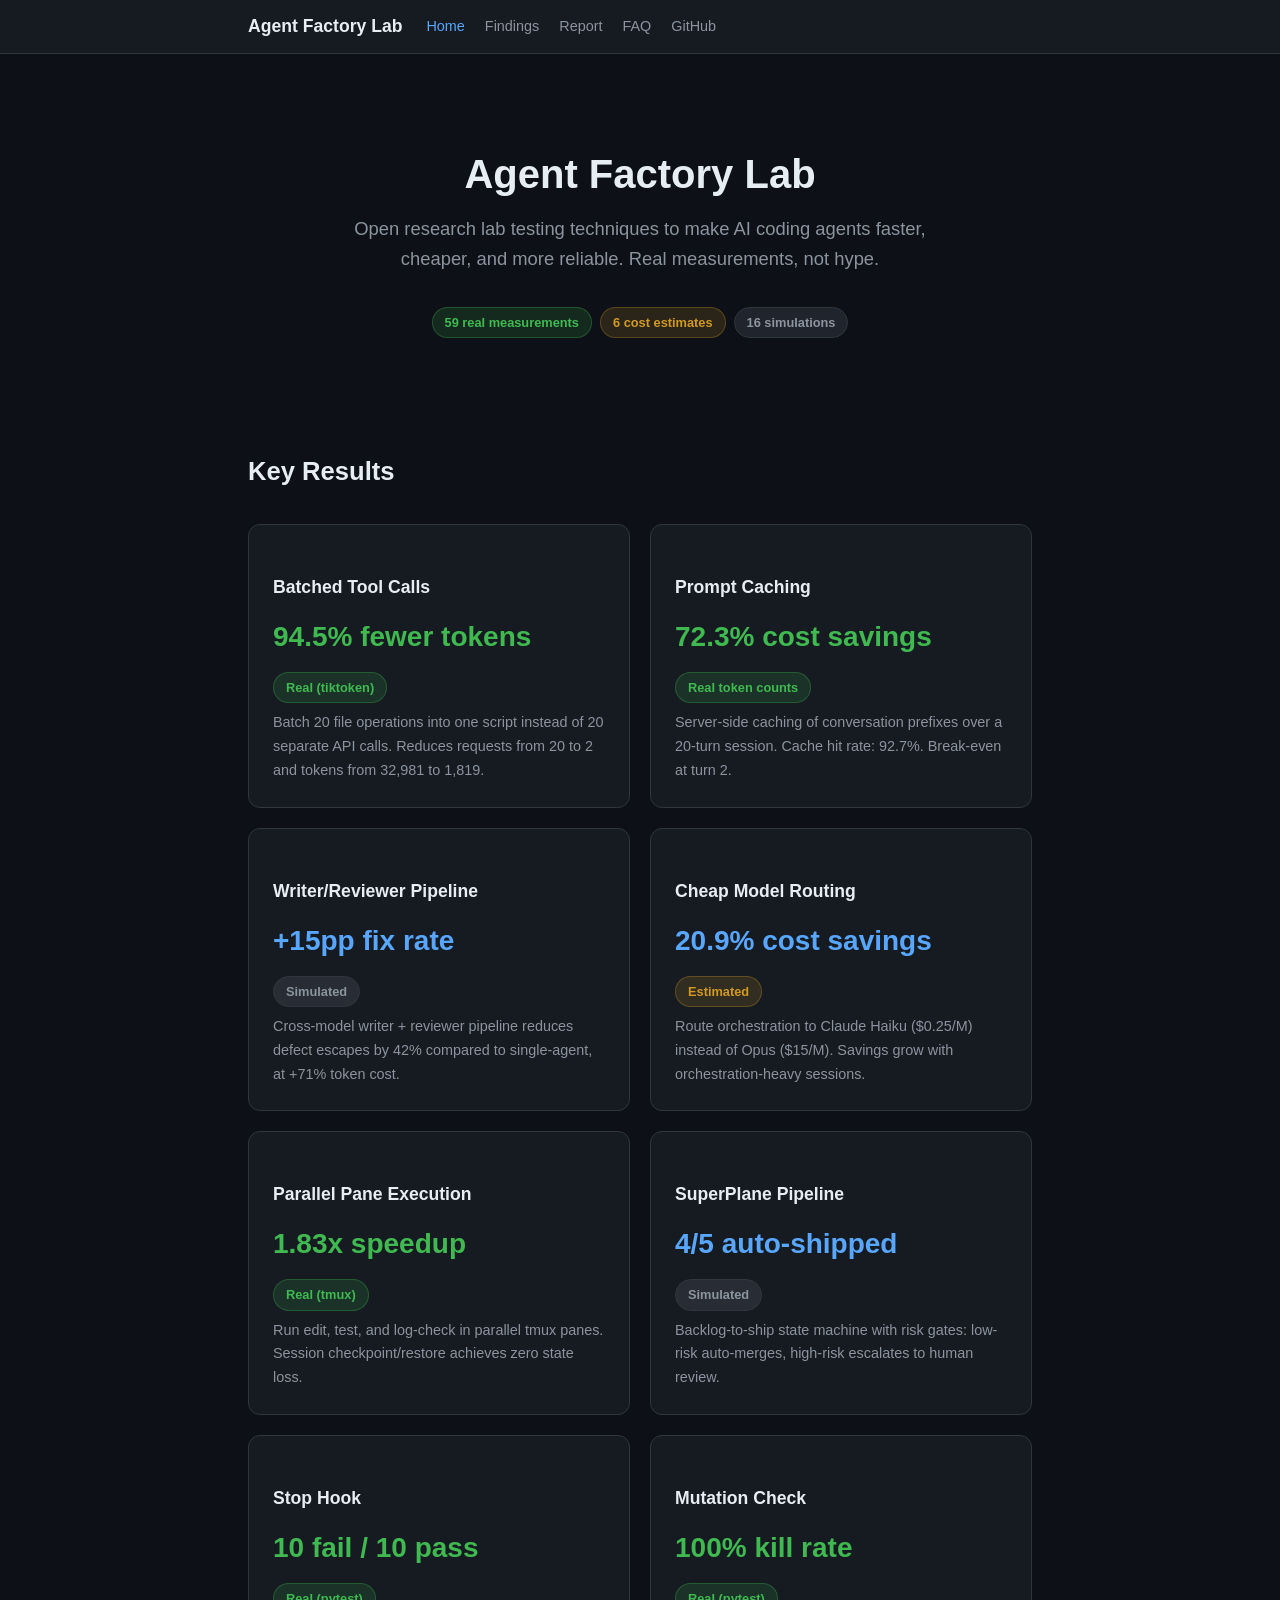
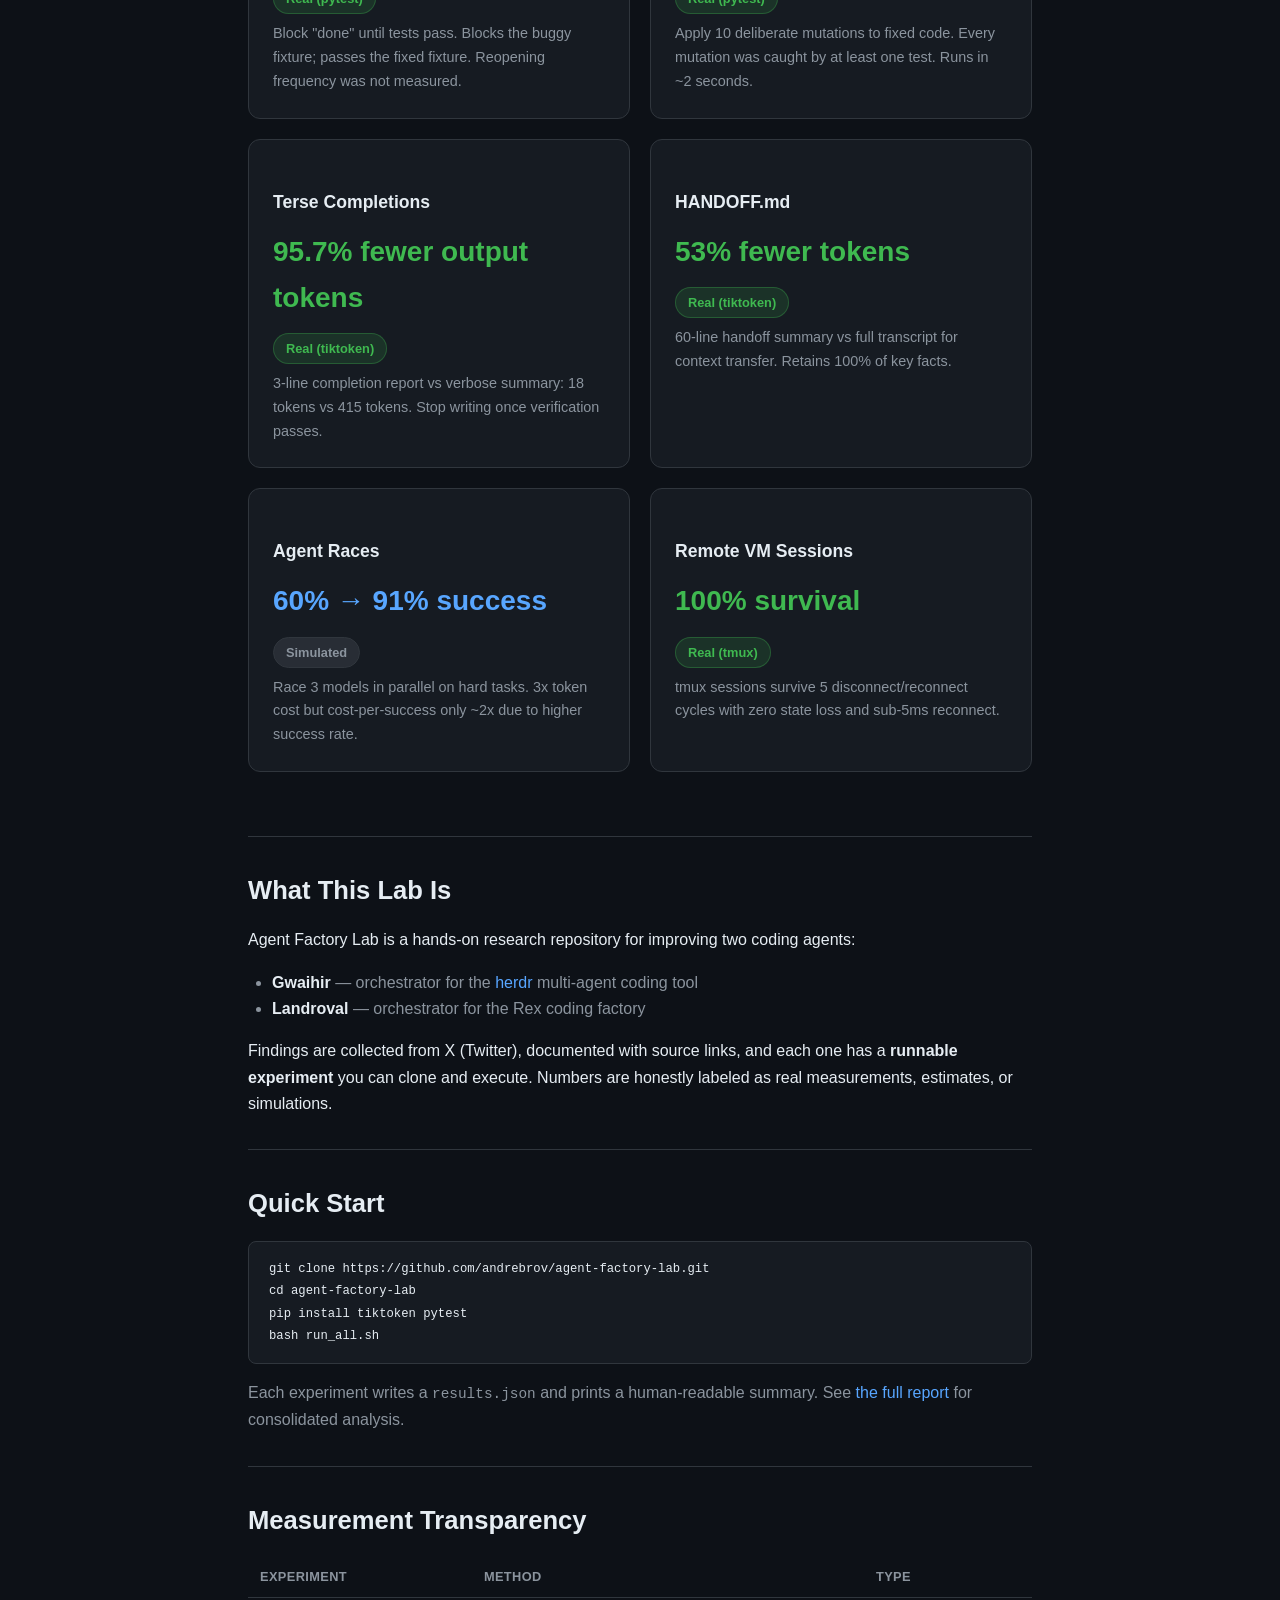
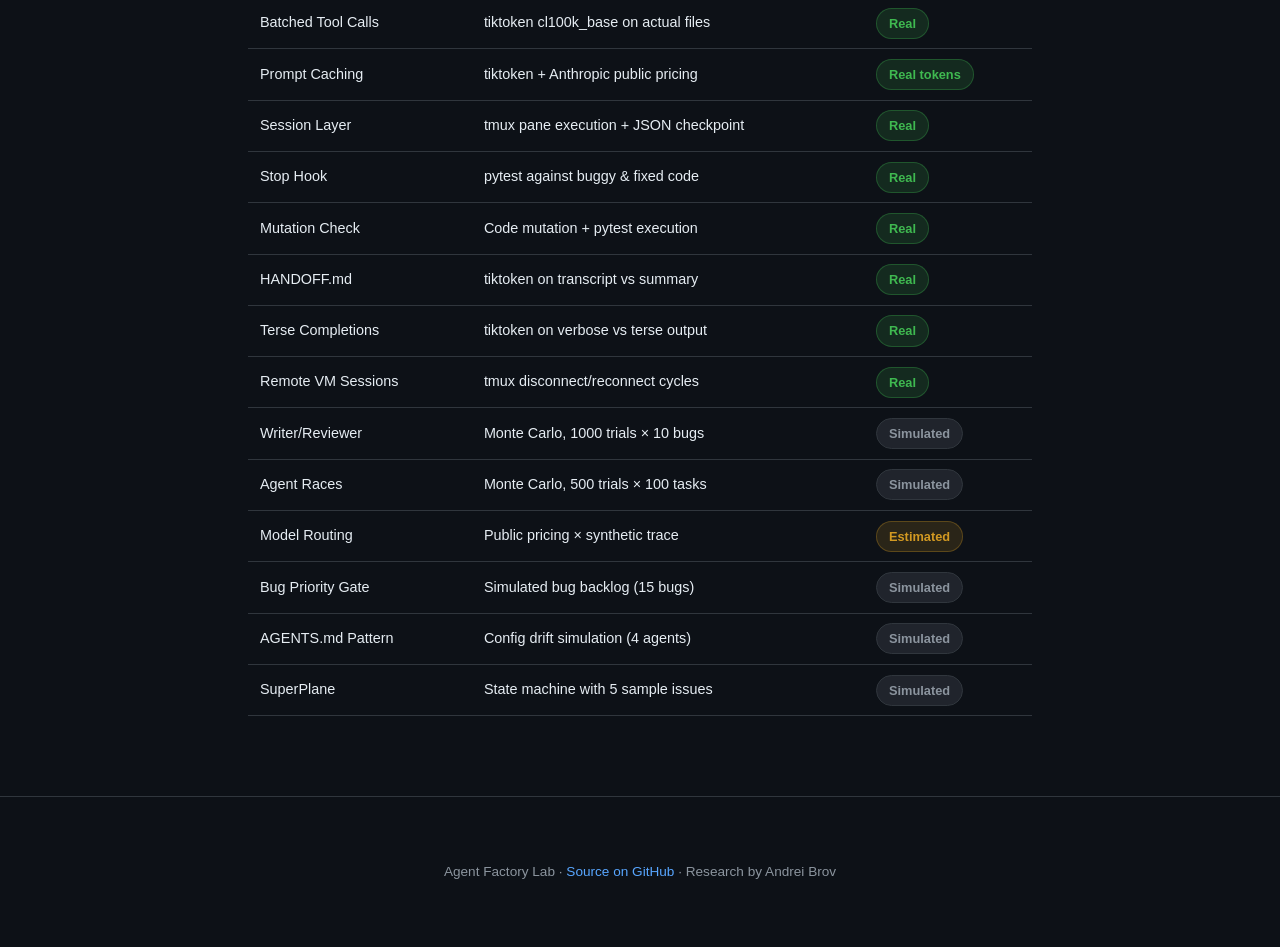
==== docs/index.html @ e2426fb8 "Add Nov 25 digest: tests-must-fail gate, repo map 24-file, clean untrusted 3 new findings with exper" ====
<!DOCTYPE html>
<html lang="en">
<head>
  <meta charset="utf-8">
  <meta name="viewport" content="width=device-width, initial-scale=1">
  <title>Agent Factory Lab — Research for Smarter AI Coding Agents</title>
  <meta name="description" content="Open research lab with 17 experiments on AI coding agent optimization: batched tool calls (94.5% token savings), prompt caching (72% cost reduction), mutation testing (100% kill rate), stop hooks, terse completions (95.7% output savings), agent races, and more. 8 real measurements, not hype.">
  <link rel="canonical" href="https://andrebrov.github.io/agent-factory-lab/">

  <!-- Open Graph -->
  <meta property="og:type" content="website">
  <meta property="og:title" content="Agent Factory Lab — Research for Smarter AI Coding Agents">
  <meta property="og:description" content="Open research lab testing techniques to make AI coding agents faster and cheaper. Real token-count measurements, cost models, and runnable experiments.">
  <meta property="og:url" content="https://andrebrov.github.io/agent-factory-lab/">
  <meta property="og:site_name" content="Agent Factory Lab">

  <!-- Twitter Card -->
  <meta name="twitter:card" content="summary">
  <meta name="twitter:title" content="Agent Factory Lab — Research for Smarter AI Coding Agents">
  <meta name="twitter:description" content="Open research lab: batched tool calls cut tokens 94.5%, prompt caching saves 72%, writer/reviewer pipelines reduce defect escapes 42%. Real measurements.">

  <link rel="stylesheet" href="style.css">

  <!-- JSON-LD: TechArticle -->
  <script type="application/ld+json">
  {
    "@context": "https://schema.org",
    "@type": "TechArticle",
    "headline": "Agent Factory Lab — Research for Smarter AI Coding Agents",
    "description": "Open research lab testing techniques to improve AI coding agents: batched tool calling, prompt caching, writer/reviewer pipelines, cheap-model routing, session persistence, and backlog-to-ship automation.",
    "url": "https://andrebrov.github.io/agent-factory-lab/",
    "author": {
      "@type": "Person",
      "name": "Andrei Brov",
      "url": "https://github.com/andrebrov"
    },
    "datePublished": "2026-11-04",
    "keywords": ["AI coding agents", "LLM optimization", "token reduction", "prompt caching", "multi-agent pipeline", "Gwaihir", "Landroval", "herdr", "Rex"],
    "about": [
      {"@type": "Thing", "name": "AI coding agent optimization"},
      {"@type": "Thing", "name": "LLM token cost reduction"},
      {"@type": "Thing", "name": "Multi-agent code review pipeline"}
    ]
  }
  </script>

  <!-- JSON-LD: Dataset -->
  <script type="application/ld+json">
  {
    "@context": "https://schema.org",
    "@type": "Dataset",
    "name": "Agent Factory Lab Experiment Data",
    "description": "Experiment results measuring AI coding agent optimization techniques: token counts via tiktoken, cost models from public API pricing, Monte Carlo simulations of multi-agent pipelines, and real tmux-based execution benchmarks.",
    "url": "https://andrebrov.github.io/agent-factory-lab/",
    "license": "https://opensource.org/licenses/MIT",
    "creator": {
      "@type": "Person",
      "name": "Andrei Brov"
    },
    "distribution": {
      "@type": "DataDownload",
      "encodingFormat": "application/json",
      "contentUrl": "https://github.com/andrebrov/agent-factory-lab"
    },
    "measurementTechnique": [
      "tiktoken cl100k_base token counting",
      "Monte Carlo simulation (1000 trials × 10 bugs)",
      "Public API pricing models",
      "Real tmux pane execution timing"
    ]
  }
  </script>
</head>
<body>

<nav>
  <div class="container">
    <a href="./" class="logo">Agent Factory Lab</a>
    <div class="links">
      <a href="./" class="active">Home</a>
      <a href="findings.html">Findings</a>
      <a href="report.html">Report</a>
      <a href="faq.html">FAQ</a>
      <a href="https://github.com/andrebrov/agent-factory-lab">GitHub</a>
    </div>
  </div>
</nav>

<main class="container">

  <div class="hero">
    <h1>Agent Factory Lab</h1>
    <p class="subtitle">Open research lab testing techniques to make AI coding agents faster, cheaper, and more reliable. Real measurements, not hype.</p>
    <div class="badges">
      <span class="badge badge--real">59 real measurements</span>
      <span class="badge badge--estimated">6 cost estimates</span>
      <span class="badge badge--simulated">16 simulations</span>
    </div>
  </div>

  <section>
    <h2>Key Results</h2>
    <div class="card-grid">
      <div class="card">
        <h3>Batched Tool Calls</h3>
        <div class="metric">94.5% fewer tokens</div>
        <p><span class="badge badge--real">Real (tiktoken)</span></p>
        <p class="mt-1">Batch 20 file operations into one script instead of 20 separate API calls. Reduces requests from 20 to 2 and tokens from 32,981 to 1,819.</p>
      </div>
      <div class="card">
        <h3>Prompt Caching</h3>
        <div class="metric">72.3% cost savings</div>
        <p><span class="badge badge--real">Real token counts</span></p>
        <p class="mt-1">Server-side caching of conversation prefixes over a 20-turn session. Cache hit rate: 92.7%. Break-even at turn 2.</p>
      </div>
      <div class="card">
        <h3>Writer/Reviewer Pipeline</h3>
        <div class="metric metric--accent">+15pp fix rate</div>
        <p><span class="badge badge--simulated">Simulated</span></p>
        <p class="mt-1">Cross-model writer + reviewer pipeline reduces defect escapes by 42% compared to single-agent, at +71% token cost.</p>
      </div>
      <div class="card">
        <h3>Cheap Model Routing</h3>
        <div class="metric metric--accent">20.9% cost savings</div>
        <p><span class="badge badge--estimated">Estimated</span></p>
        <p class="mt-1">Route orchestration to Claude Haiku ($0.25/M) instead of Opus ($15/M). Savings grow with orchestration-heavy sessions.</p>
      </div>
      <div class="card">
        <h3>Parallel Pane Execution</h3>
        <div class="metric">1.83x speedup</div>
        <p><span class="badge badge--real">Real (tmux)</span></p>
        <p class="mt-1">Run edit, test, and log-check in parallel tmux panes. Session checkpoint/restore achieves zero state loss.</p>
      </div>
      <div class="card">
        <h3>SuperPlane Pipeline</h3>
        <div class="metric metric--accent">4/5 auto-shipped</div>
        <p><span class="badge badge--simulated">Simulated</span></p>
        <p class="mt-1">Backlog-to-ship state machine with risk gates: low-risk auto-merges, high-risk escalates to human review.</p>
      </div>
      <div class="card">
        <h3>Stop Hook</h3>
        <div class="metric">10 fail / 10 pass</div>
        <p><span class="badge badge--real">Real (pytest)</span></p>
        <p class="mt-1">Block "done" until tests pass. Blocks the buggy fixture; passes the fixed fixture. Reopening frequency was not measured.</p>
      </div>
      <div class="card">
        <h3>Mutation Check</h3>
        <div class="metric">100% kill rate</div>
        <p><span class="badge badge--real">Real (pytest)</span></p>
        <p class="mt-1">Apply 10 deliberate mutations to fixed code. Every mutation was caught by at least one test. Runs in ~2 seconds.</p>
      </div>
      <div class="card">
        <h3>Terse Completions</h3>
        <div class="metric">95.7% fewer output tokens</div>
        <p><span class="badge badge--real">Real (tiktoken)</span></p>
        <p class="mt-1">3-line completion report vs verbose summary: 18 tokens vs 415 tokens. Stop writing once verification passes.</p>
      </div>
      <div class="card">
        <h3>HANDOFF.md</h3>
        <div class="metric">53% fewer tokens</div>
        <p><span class="badge badge--real">Real (tiktoken)</span></p>
        <p class="mt-1">60-line handoff summary vs full transcript for context transfer. Retains 100% of key facts.</p>
      </div>
      <div class="card">
        <h3>Agent Races</h3>
        <div class="metric metric--accent">60% → 91% success</div>
        <p><span class="badge badge--simulated">Simulated</span></p>
        <p class="mt-1">Race 3 models in parallel on hard tasks. 3x token cost but cost-per-success only ~2x due to higher success rate.</p>
      </div>
      <div class="card">
        <h3>Remote VM Sessions</h3>
        <div class="metric">100% survival</div>
        <p><span class="badge badge--real">Real (tmux)</span></p>
        <p class="mt-1">tmux sessions survive 5 disconnect/reconnect cycles with zero state loss and sub-5ms reconnect.</p>
      </div>
    </div>
  </section>

  <section>
    <h2>What This Lab Is</h2>
    <p>Agent Factory Lab is a hands-on research repository for improving two coding agents:</p>
    <ul style="margin: 1rem 0 1rem 1.5rem; color: var(--text-muted);">
      <li><strong style="color:var(--text)">Gwaihir</strong> — orchestrator for the <a href="https://herdr.dev">herdr</a> multi-agent coding tool</li>
      <li><strong style="color:var(--text)">Landroval</strong> — orchestrator for the Rex coding factory</li>
    </ul>
    <p>Findings are collected from X (Twitter), documented with source links, and each one has a <strong>runnable experiment</strong> you can clone and execute. Numbers are honestly labeled as real measurements, estimates, or simulations.</p>
  </section>

  <section>
    <h2>Quick Start</h2>
    <pre><code>git clone https://github.com/andrebrov/agent-factory-lab.git
cd agent-factory-lab
pip install tiktoken pytest
bash run_all.sh</code></pre>
    <p class="text-muted mt-1">Each experiment writes a <code>results.json</code> and prints a human-readable summary. See <a href="report.html">the full report</a> for consolidated analysis.</p>
  </section>

  <section>
    <h2>Measurement Transparency</h2>
    <table>
      <thead>
        <tr><th>Experiment</th><th>Method</th><th>Type</th></tr>
      </thead>
      <tbody>
        <tr><td>Batched Tool Calls</td><td>tiktoken cl100k_base on actual files</td><td><span class="badge badge--real">Real</span></td></tr>
        <tr><td>Prompt Caching</td><td>tiktoken + Anthropic public pricing</td><td><span class="badge badge--real">Real tokens</span></td></tr>
        <tr><td>Session Layer</td><td>tmux pane execution + JSON checkpoint</td><td><span class="badge badge--real">Real</span></td></tr>
        <tr><td>Stop Hook</td><td>pytest against buggy &amp; fixed code</td><td><span class="badge badge--real">Real</span></td></tr>
        <tr><td>Mutation Check</td><td>Code mutation + pytest execution</td><td><span class="badge badge--real">Real</span></td></tr>
        <tr><td>HANDOFF.md</td><td>tiktoken on transcript vs summary</td><td><span class="badge badge--real">Real</span></td></tr>
        <tr><td>Terse Completions</td><td>tiktoken on verbose vs terse output</td><td><span class="badge badge--real">Real</span></td></tr>
        <tr><td>Remote VM Sessions</td><td>tmux disconnect/reconnect cycles</td><td><span class="badge badge--real">Real</span></td></tr>
        <tr><td>Writer/Reviewer</td><td>Monte Carlo, 1000 trials × 10 bugs</td><td><span class="badge badge--simulated">Simulated</span></td></tr>
        <tr><td>Agent Races</td><td>Monte Carlo, 500 trials × 100 tasks</td><td><span class="badge badge--simulated">Simulated</span></td></tr>
        <tr><td>Model Routing</td><td>Public pricing × synthetic trace</td><td><span class="badge badge--estimated">Estimated</span></td></tr>
        <tr><td>Bug Priority Gate</td><td>Simulated bug backlog (15 bugs)</td><td><span class="badge badge--simulated">Simulated</span></td></tr>
        <tr><td>AGENTS.md Pattern</td><td>Config drift simulation (4 agents)</td><td><span class="badge badge--simulated">Simulated</span></td></tr>
        <tr><td>SuperPlane</td><td>State machine with 5 sample issues</td><td><span class="badge badge--simulated">Simulated</span></td></tr>
      </tbody>
    </table>
  </section>

</main>

<footer>
  <div class="container">
    <p>Agent Factory Lab &middot; <a href="https://github.com/andrebrov/agent-factory-lab">Source on GitHub</a> &middot; Research by Andrei Brov</p>
  </div>
</footer>

</body>
</html>
---- docs/style.css ----
:root {
  --bg: #0d1117;
  --surface: #161b22;
  --border: #30363d;
  --text: #e6edf3;
  --text-muted: #8b949e;
  --accent: #58a6ff;
  --accent-hover: #79c0ff;
  --green: #3fb950;
  --yellow: #d29922;
  --red: #f85149;
  --font-sans: -apple-system, BlinkMacSystemFont, 'Segoe UI', Helvetica, Arial, sans-serif;
  --font-mono: ui-monospace, SFMono-Regular, 'SF Mono', Menlo, Consolas, monospace;
  --max-w: 52rem;
}

*, *::before, *::after { box-sizing: border-box; margin: 0; padding: 0; }

html { font-size: 16px; scroll-behavior: smooth; }

body {
  font-family: var(--font-sans);
  background: var(--bg);
  color: var(--text);
  line-height: 1.65;
  -webkit-font-smoothing: antialiased;
}

a { color: var(--accent); text-decoration: none; }
a:hover { color: var(--accent-hover); text-decoration: underline; }

/* Layout */
.container { max-width: var(--max-w); margin: 0 auto; padding: 2rem 1.5rem; }

/* Nav */
nav {
  background: var(--surface);
  border-bottom: 1px solid var(--border);
  position: sticky;
  top: 0;
  z-index: 100;
}
nav .container {
  display: flex;
  align-items: center;
  gap: 1.5rem;
  padding-top: 0.75rem;
  padding-bottom: 0.75rem;
}
nav .logo {
  font-weight: 700;
  font-size: 1.1rem;
  color: var(--text);
  white-space: nowrap;
}
nav .links { display: flex; gap: 1.25rem; flex-wrap: wrap; }
nav .links a { color: var(--text-muted); font-size: 0.9rem; }
nav .links a:hover, nav .links a.active { color: var(--accent); }

/* Hero */
.hero {
  padding: 4rem 0 3rem;
  text-align: center;
}
.hero h1 { font-size: 2.5rem; line-height: 1.2; margin-bottom: 1rem; }
.hero .subtitle {
  font-size: 1.15rem;
  color: var(--text-muted);
  max-width: 36rem;
  margin: 0 auto 2rem;
}

/* Badges */
.badges { display: flex; gap: 0.5rem; justify-content: center; flex-wrap: wrap; margin-bottom: 2rem; }
.badge {
  display: inline-block;
  padding: 0.25rem 0.75rem;
  border-radius: 999px;
  font-size: 0.8rem;
  font-weight: 600;
  border: 1px solid var(--border);
}
.badge--real { background: rgba(63,185,80,0.15); color: var(--green); border-color: rgba(63,185,80,0.3); }
.badge--estimated { background: rgba(210,153,34,0.15); color: var(--yellow); border-color: rgba(210,153,34,0.3); }
.badge--simulated { background: rgba(139,148,158,0.15); color: var(--text-muted); border-color: var(--border); }

/* Cards */
.card-grid { display: grid; grid-template-columns: repeat(auto-fill, minmax(20rem, 1fr)); gap: 1.25rem; margin: 2rem 0; }
.card {
  background: var(--surface);
  border: 1px solid var(--border);
  border-radius: 0.75rem;
  padding: 1.5rem;
  transition: border-color 0.15s;
}
.card:hover { border-color: var(--accent); }
.card h3 { font-size: 1.1rem; margin-bottom: 0.5rem; }
.card .metric { font-size: 1.75rem; font-weight: 700; color: var(--green); margin: 0.75rem 0; }
.card .metric--accent { color: var(--accent); }
.card p { color: var(--text-muted); font-size: 0.9rem; }

/* Sections */
section { padding: 2rem 0; }
section + section { border-top: 1px solid var(--border); }
h2 { font-size: 1.6rem; margin-bottom: 1rem; }
h3 { font-size: 1.2rem; margin: 1.5rem 0 0.75rem; }

/* Tables */
table { width: 100%; border-collapse: collapse; margin: 1rem 0; font-size: 0.9rem; }
th, td { padding: 0.6rem 0.75rem; text-align: left; border-bottom: 1px solid var(--border); }
th { color: var(--text-muted); font-weight: 600; font-size: 0.8rem; text-transform: uppercase; letter-spacing: 0.03em; }
td code { font-family: var(--font-mono); font-size: 0.85em; background: rgba(110,118,129,0.15); padding: 0.15em 0.35em; border-radius: 0.25rem; }

/* FAQ */
.faq-item { margin: 1.5rem 0; }
.faq-item h3 { color: var(--accent); font-size: 1.05rem; margin-bottom: 0.4rem; }
.faq-item p { color: var(--text-muted); }

/* Code */
pre {
  background: var(--surface);
  border: 1px solid var(--border);
  border-radius: 0.5rem;
  padding: 1rem 1.25rem;
  overflow-x: auto;
  font-family: var(--font-mono);
  font-size: 0.85rem;
  margin: 1rem 0;
}
code { font-family: var(--font-mono); font-size: 0.9em; }

/* Footer */
footer {
  border-top: 1px solid var(--border);
  padding: 2rem 0;
  text-align: center;
  color: var(--text-muted);
  font-size: 0.85rem;
}

/* Utilities */
.text-muted { color: var(--text-muted); }
.text-green { color: var(--green); }
.text-yellow { color: var(--yellow); }
.mt-1 { margin-top: 0.5rem; }
.mt-2 { margin-top: 1rem; }
.mb-2 { margin-bottom: 1rem; }

@media (max-width: 640px) {
  .hero h1 { font-size: 1.75rem; }
  .card-grid { grid-template-columns: 1fr; }
  nav .container { flex-wrap: wrap; }
}
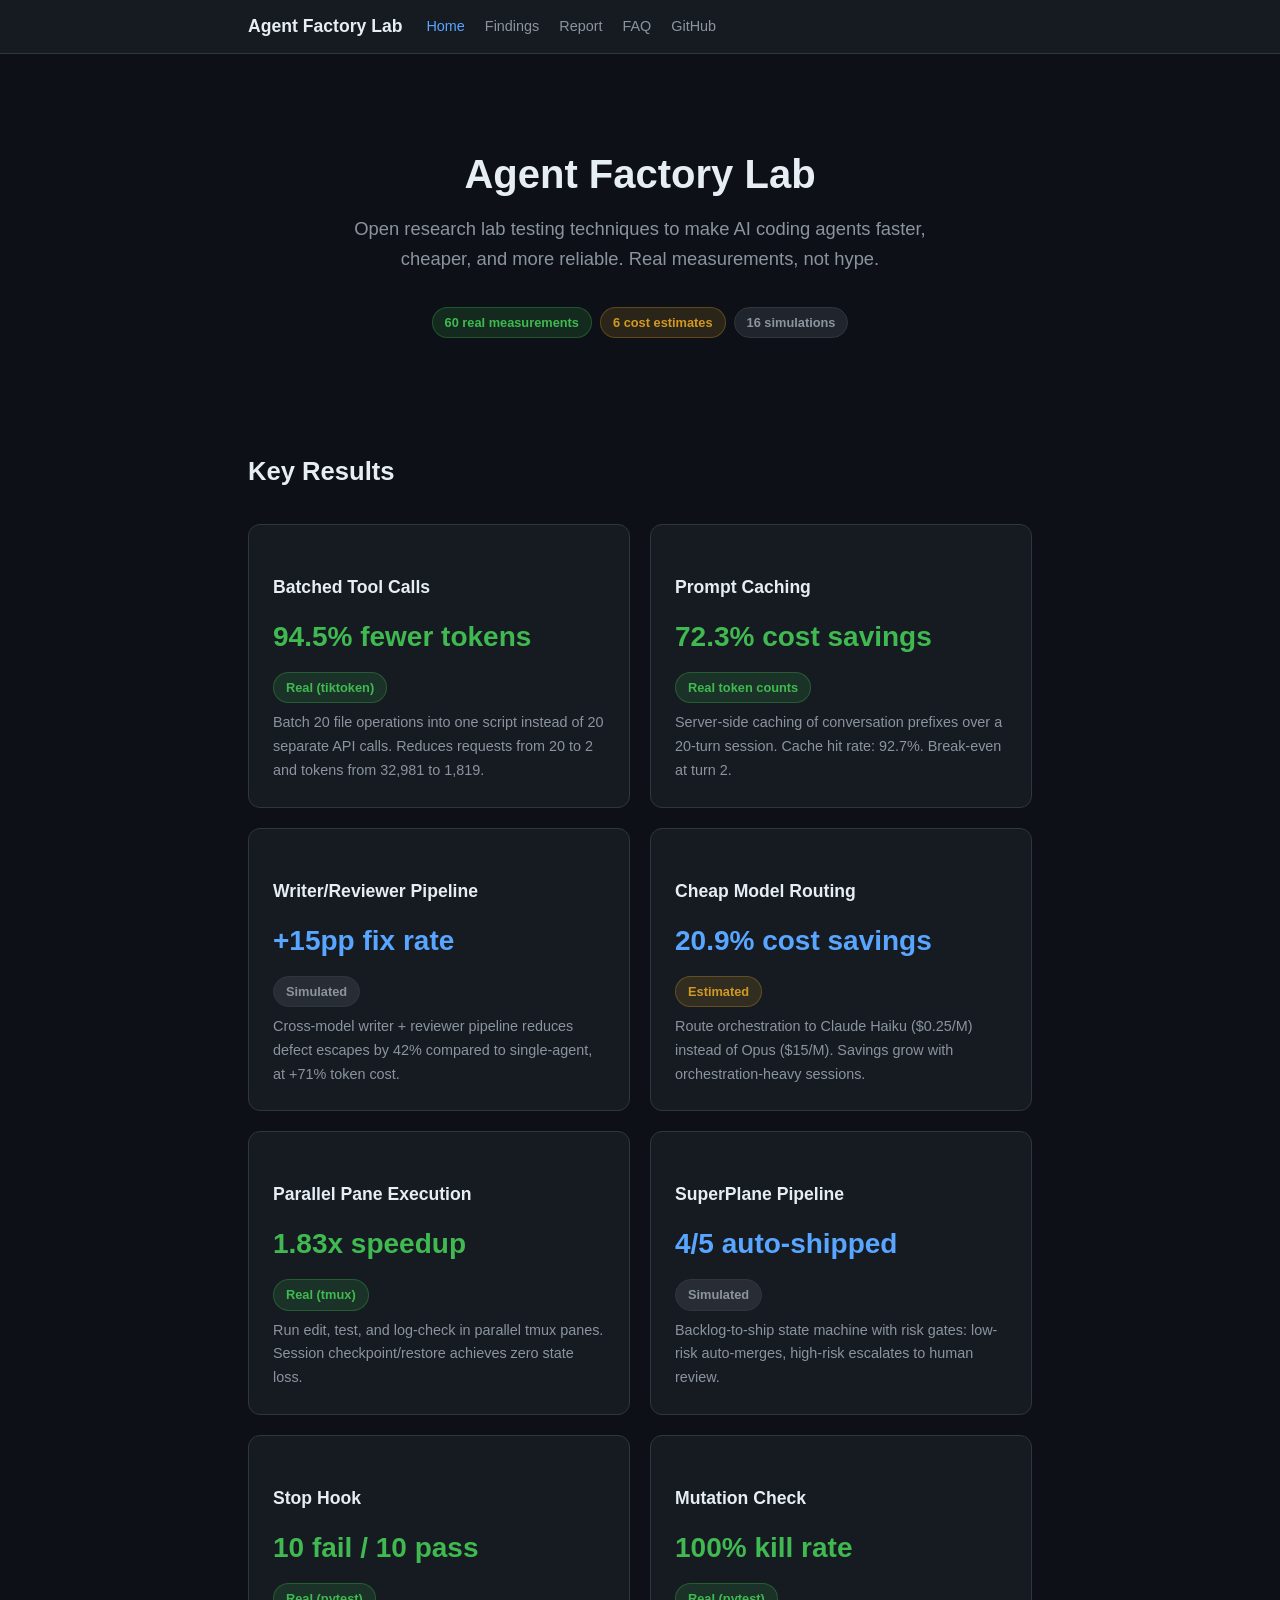
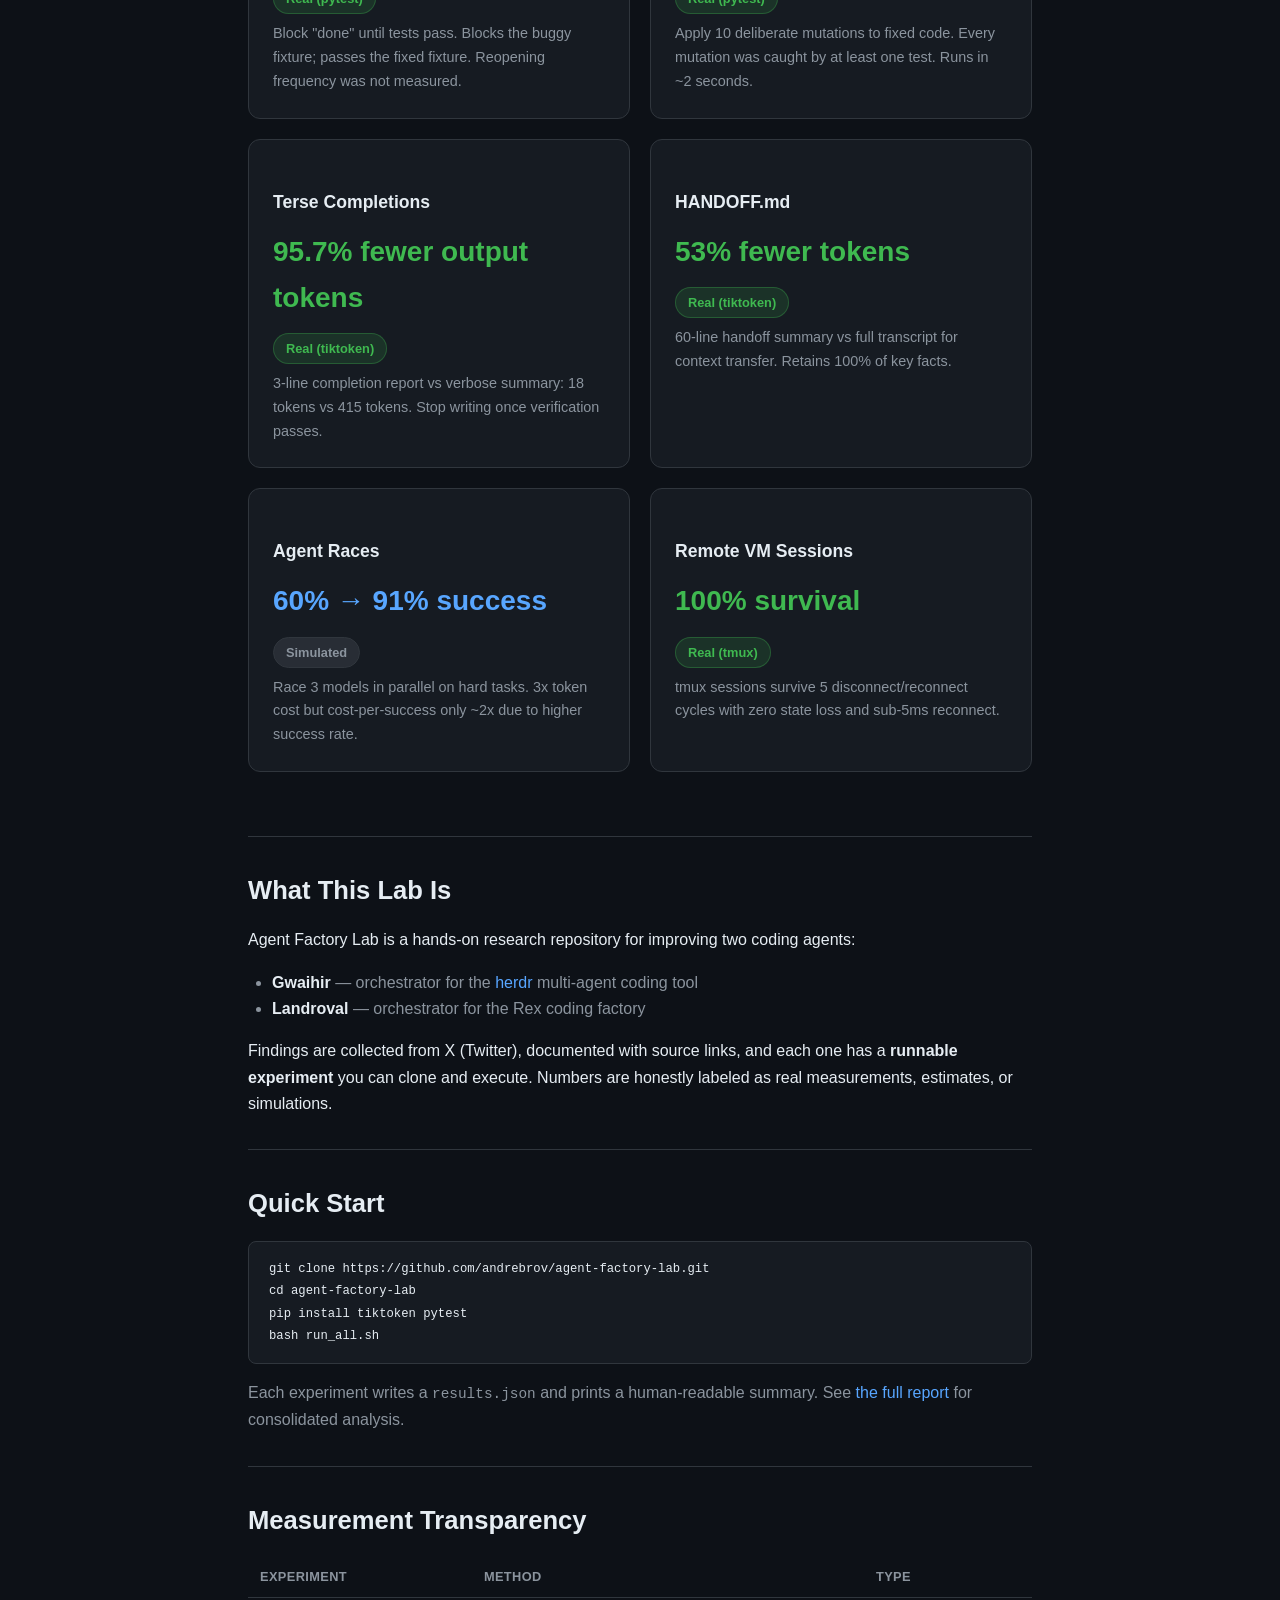
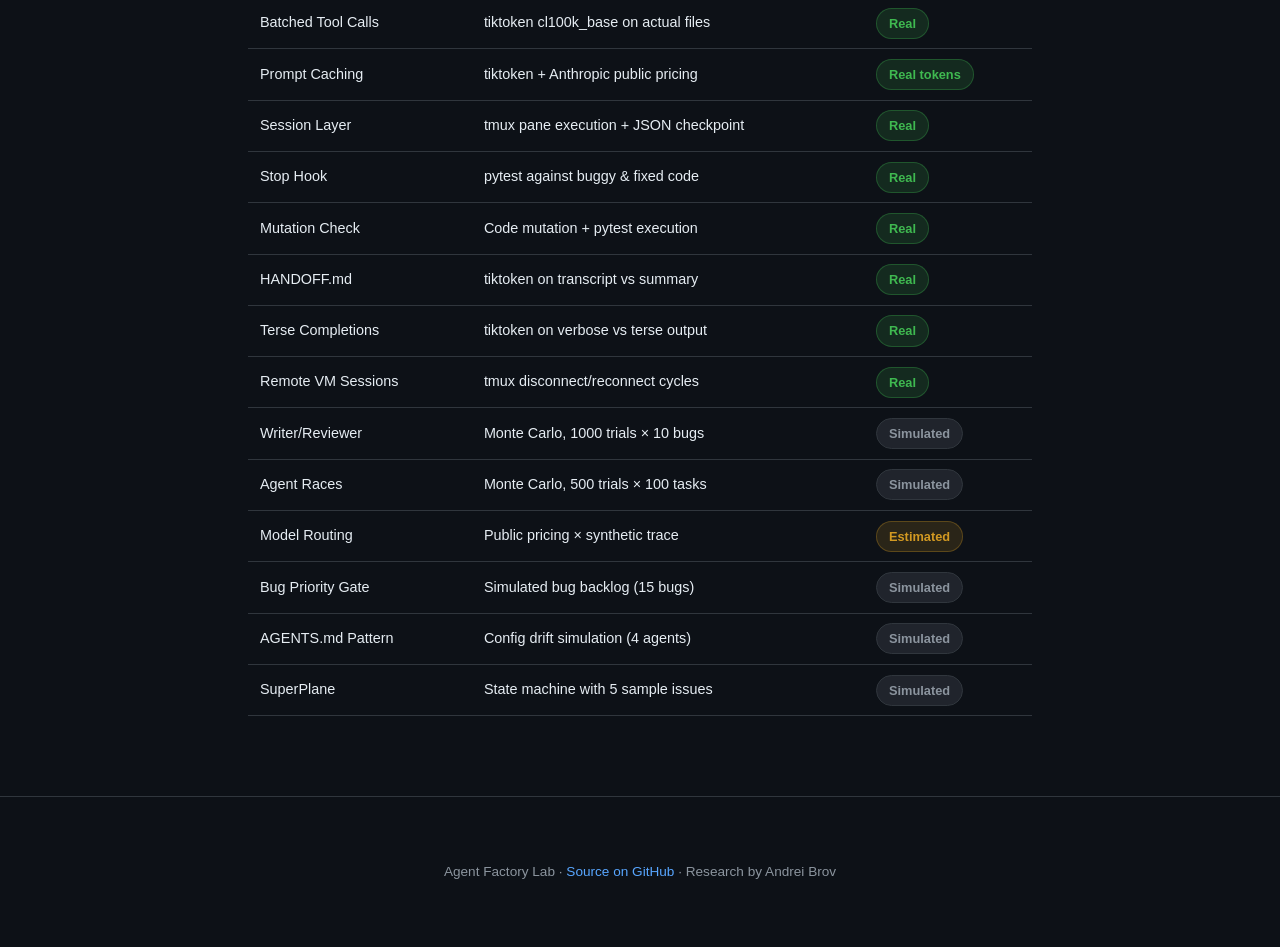
==== commit 0466c671: "Add Nov 26 digest: Rex restart (not run), cache policy, Modern Web Guidance 3 findings (Nov 26 daily" ====
--- a/docs/index.html
+++ b/docs/index.html
@@ -92,7 +92,7 @@
     <h1>Agent Factory Lab</h1>
     <p class="subtitle">Open research lab testing techniques to make AI coding agents faster, cheaper, and more reliable. Real measurements, not hype.</p>
     <div class="badges">
-      <span class="badge badge--real">59 real measurements</span>
+      <span class="badge badge--real">60 real measurements</span>
       <span class="badge badge--estimated">6 cost estimates</span>
       <span class="badge badge--simulated">16 simulations</span>
     </div>
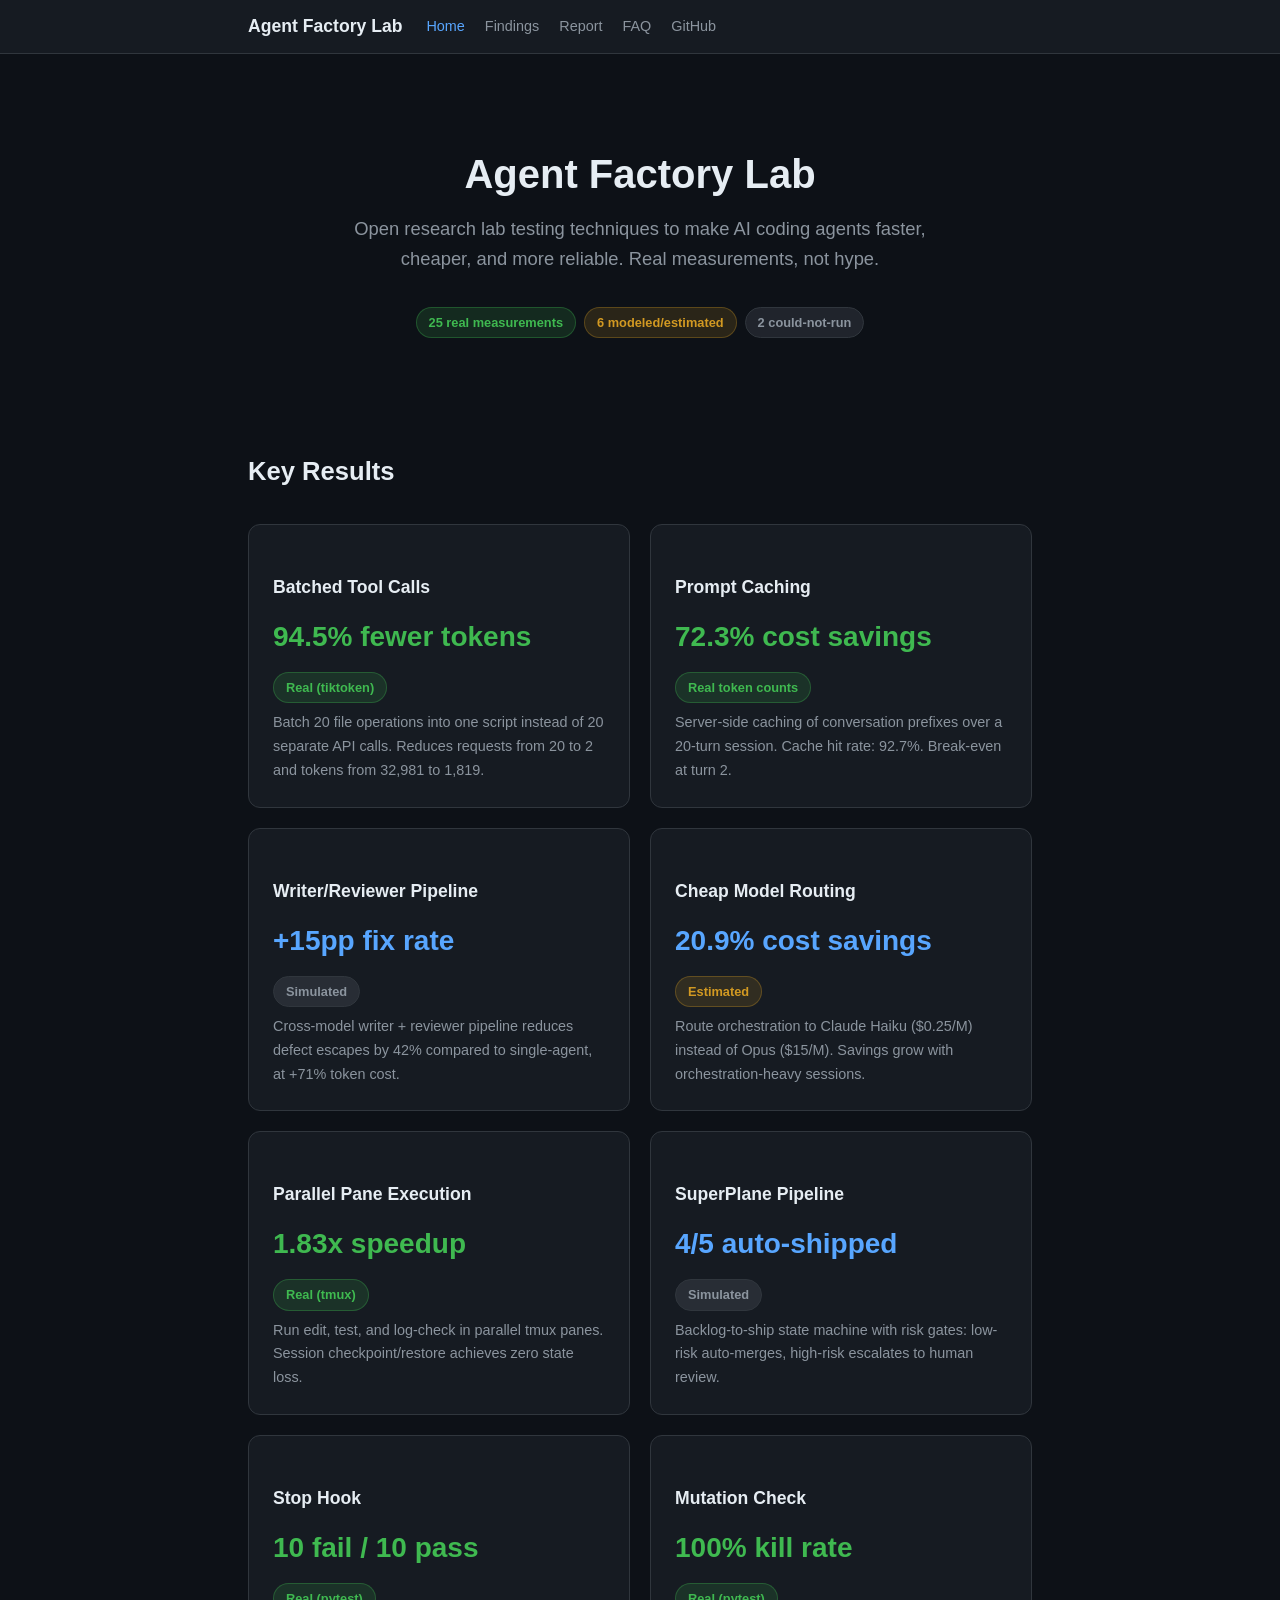
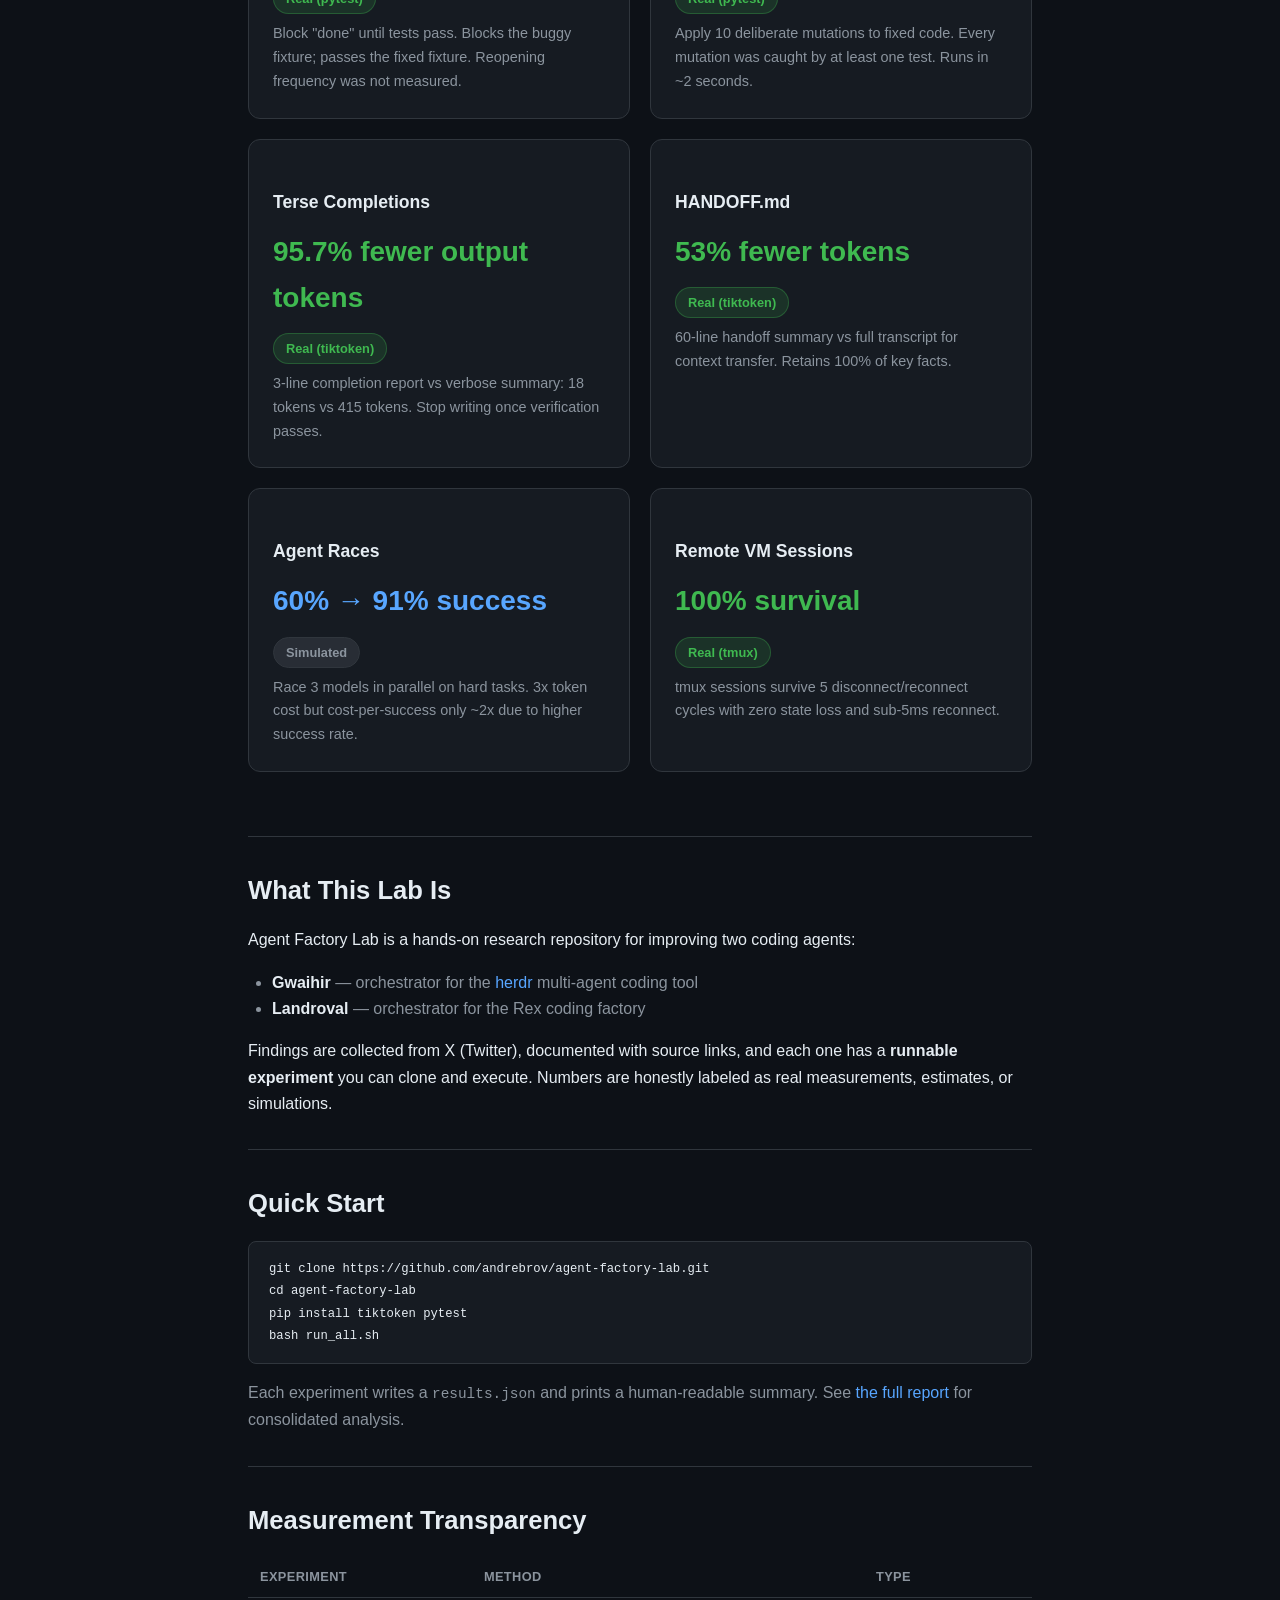
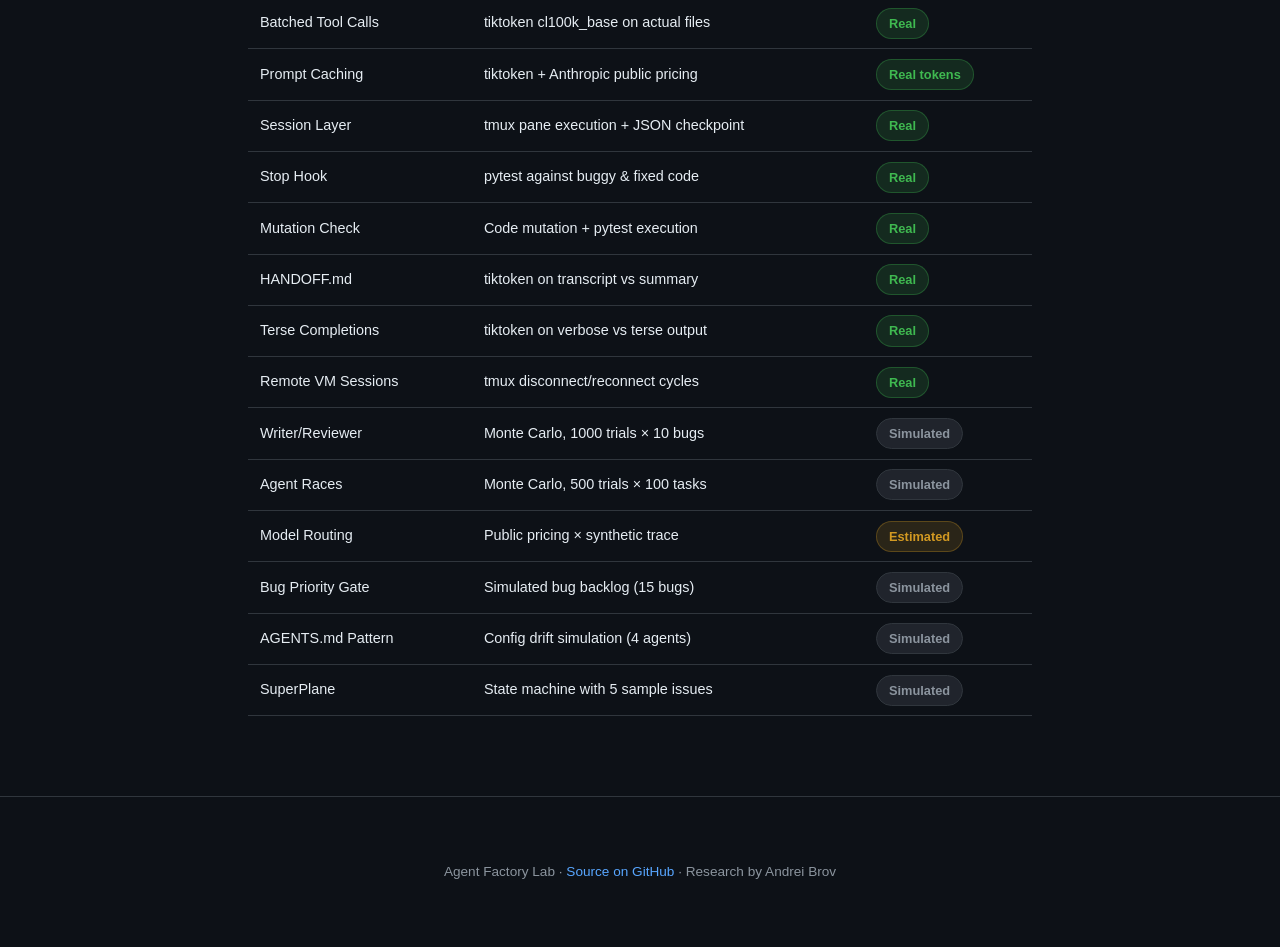
==== commit ca4c22cc: "Fix stale docs: regenerate report.html from REPORT.md, add build script The docs/ HTML files were la" ====
--- a/docs/index.html
+++ b/docs/index.html
@@ -4,7 +4,7 @@
   <meta charset="utf-8">
   <meta name="viewport" content="width=device-width, initial-scale=1">
   <title>Agent Factory Lab — Research for Smarter AI Coding Agents</title>
-  <meta name="description" content="Open research lab with 17 experiments on AI coding agent optimization: batched tool calls (94.5% token savings), prompt caching (72% cost reduction), mutation testing (100% kill rate), stop hooks, terse completions (95.7% output savings), agent races, and more. 8 real measurements, not hype.">
+  <meta name="description" content="Open research lab with 85 experiments on AI coding agent optimization: batched tool calls (94.5% token savings), prompt caching (72% cost reduction), mutation testing (100% kill rate), stop hooks, terse completions (95.7% output savings), agent races, and more. 25 real measurements, not hype.">
   <link rel="canonical" href="https://andrebrov.github.io/agent-factory-lab/">
 
   <!-- Open Graph -->
@@ -92,9 +92,9 @@
     <h1>Agent Factory Lab</h1>
     <p class="subtitle">Open research lab testing techniques to make AI coding agents faster, cheaper, and more reliable. Real measurements, not hype.</p>
     <div class="badges">
-      <span class="badge badge--real">60 real measurements</span>
-      <span class="badge badge--estimated">6 cost estimates</span>
-      <span class="badge badge--simulated">16 simulations</span>
+      <span class="badge badge--real">25 real measurements</span>
+      <span class="badge badge--estimated">6 modeled/estimated</span>
+      <span class="badge badge--simulated">2 could-not-run</span>
     </div>
   </div>
 
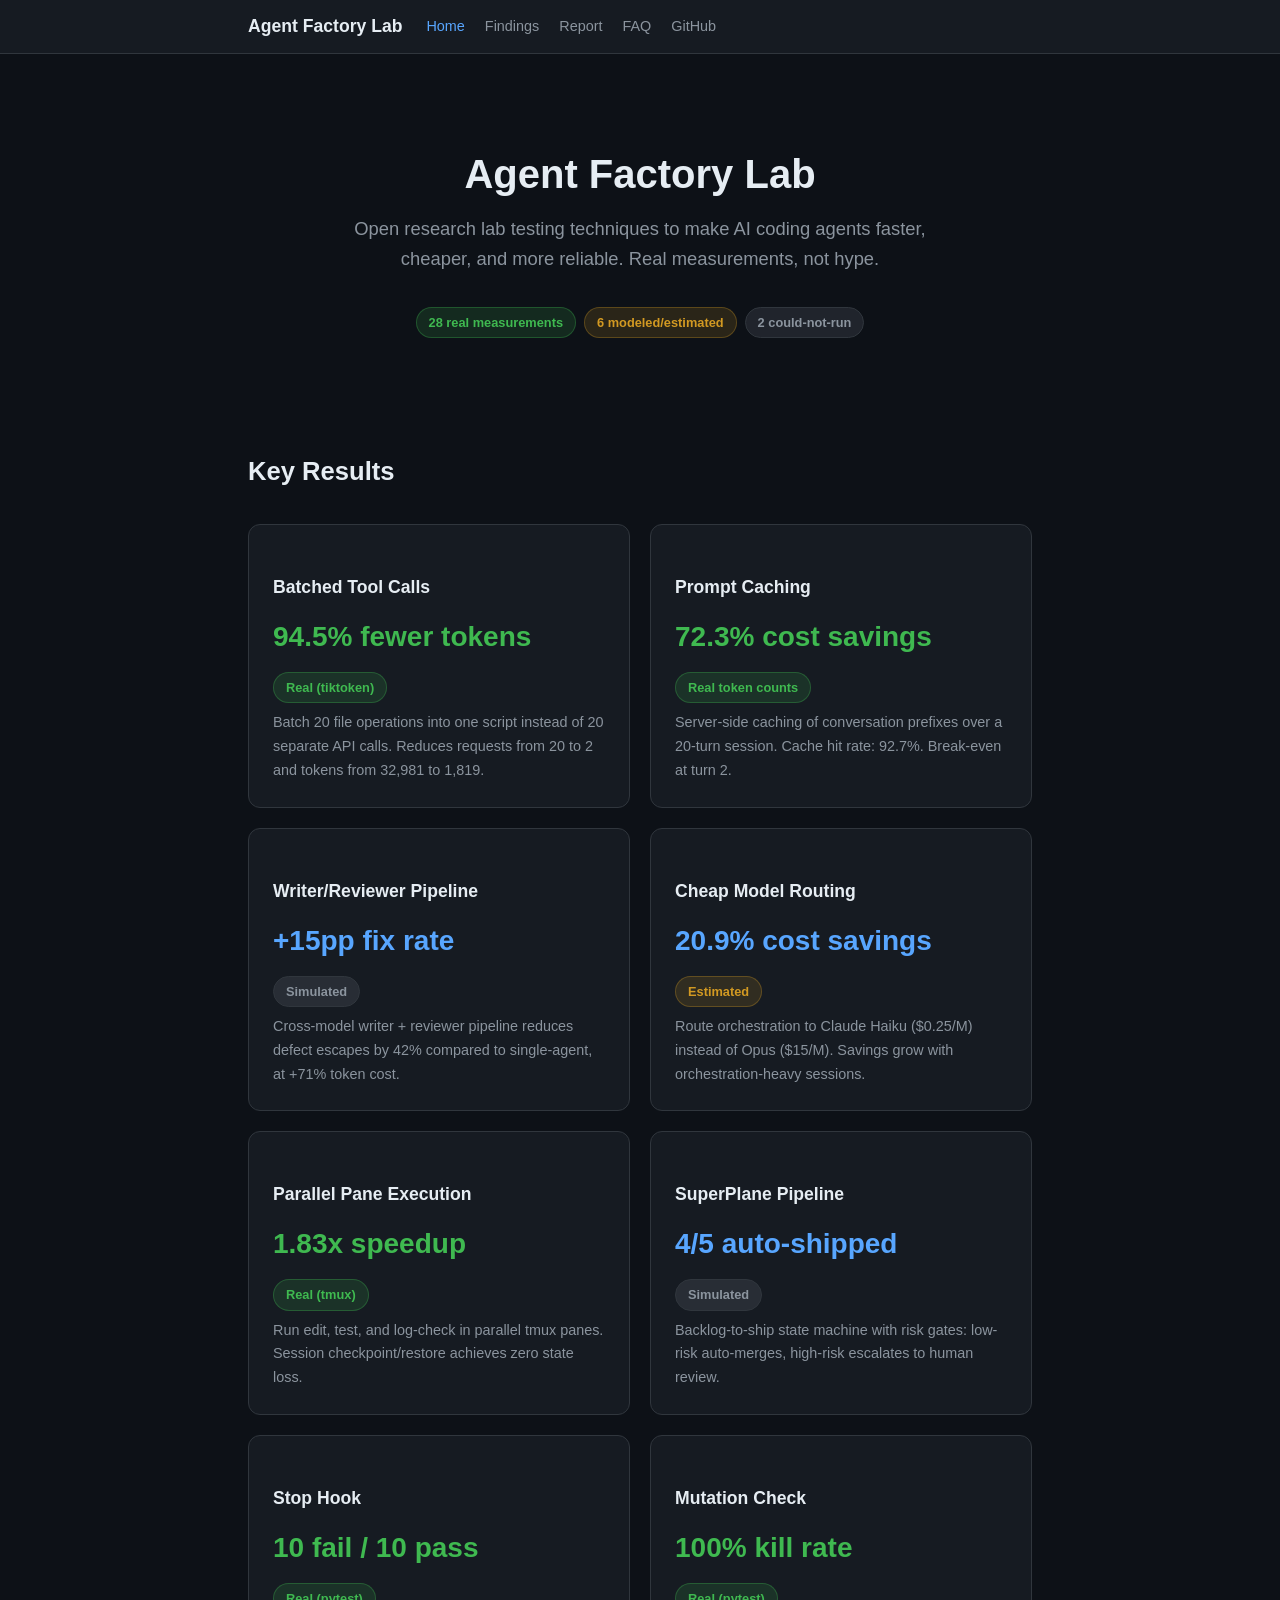
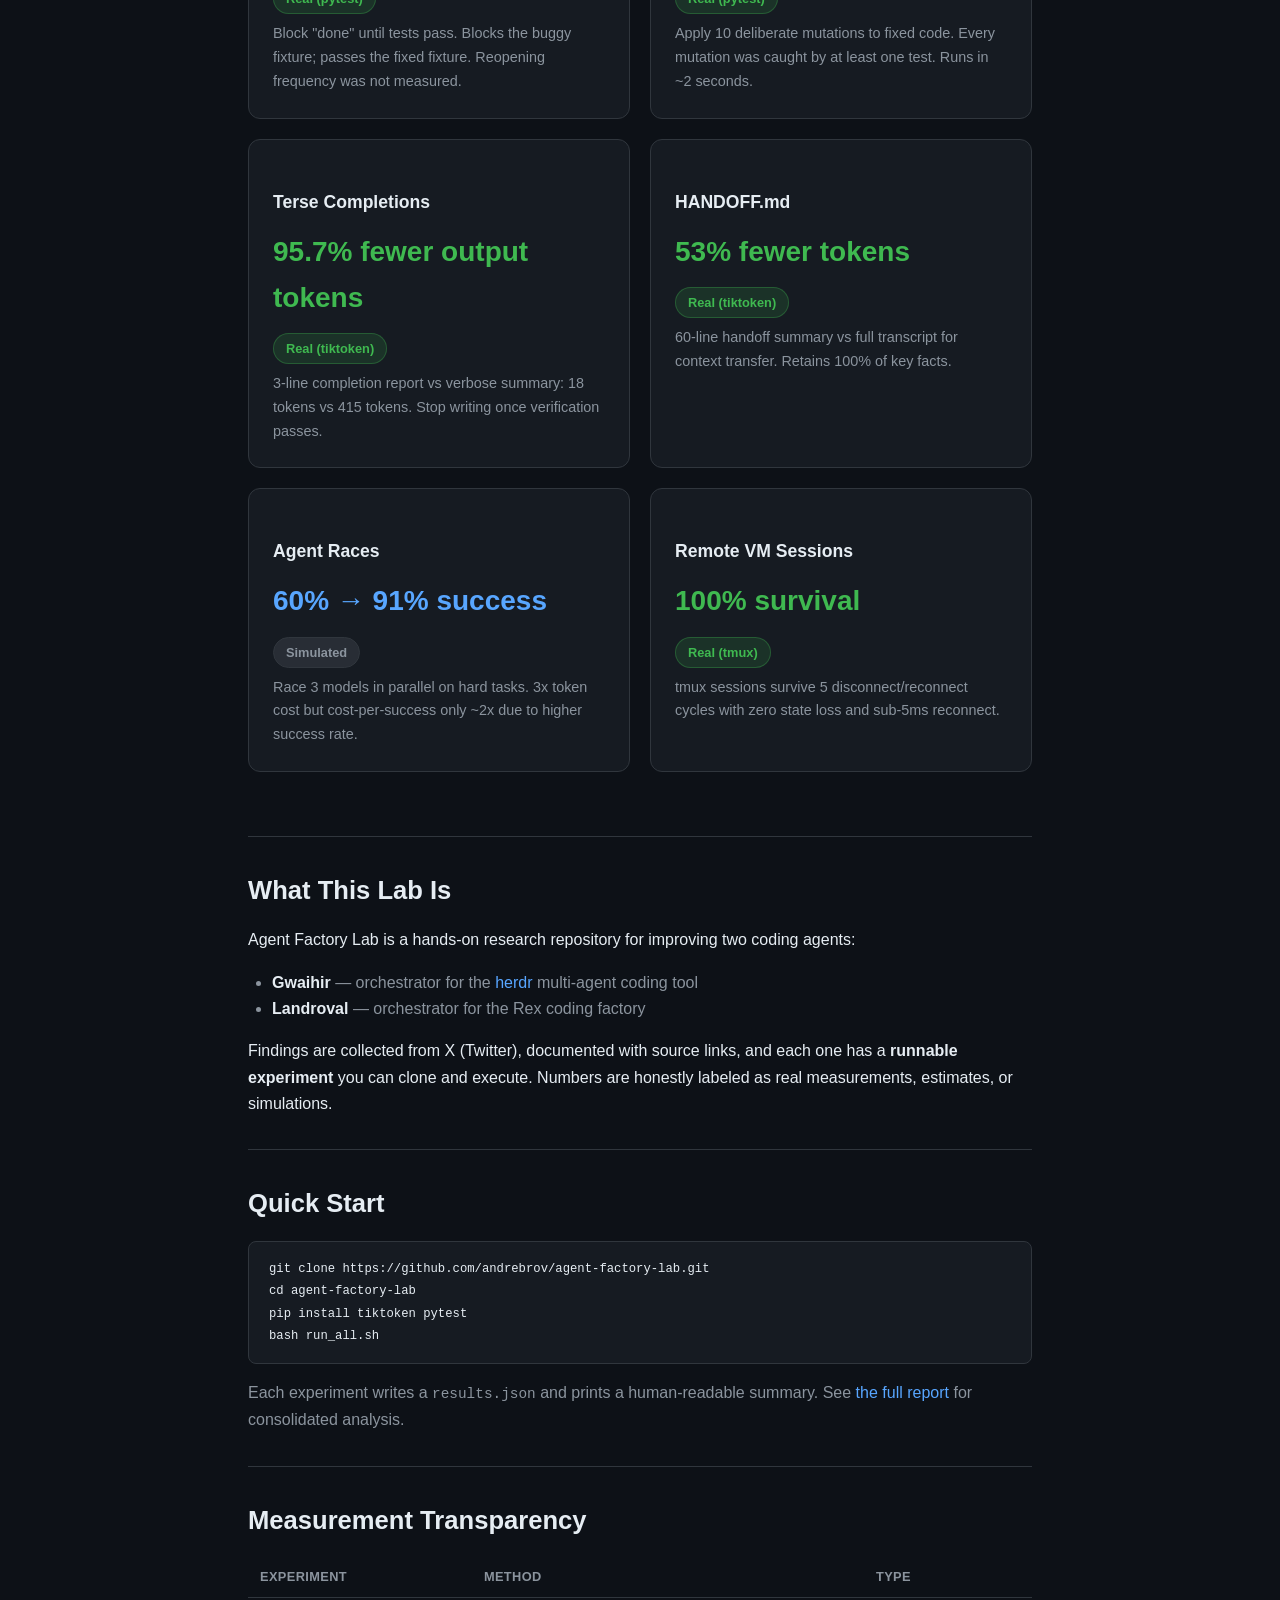
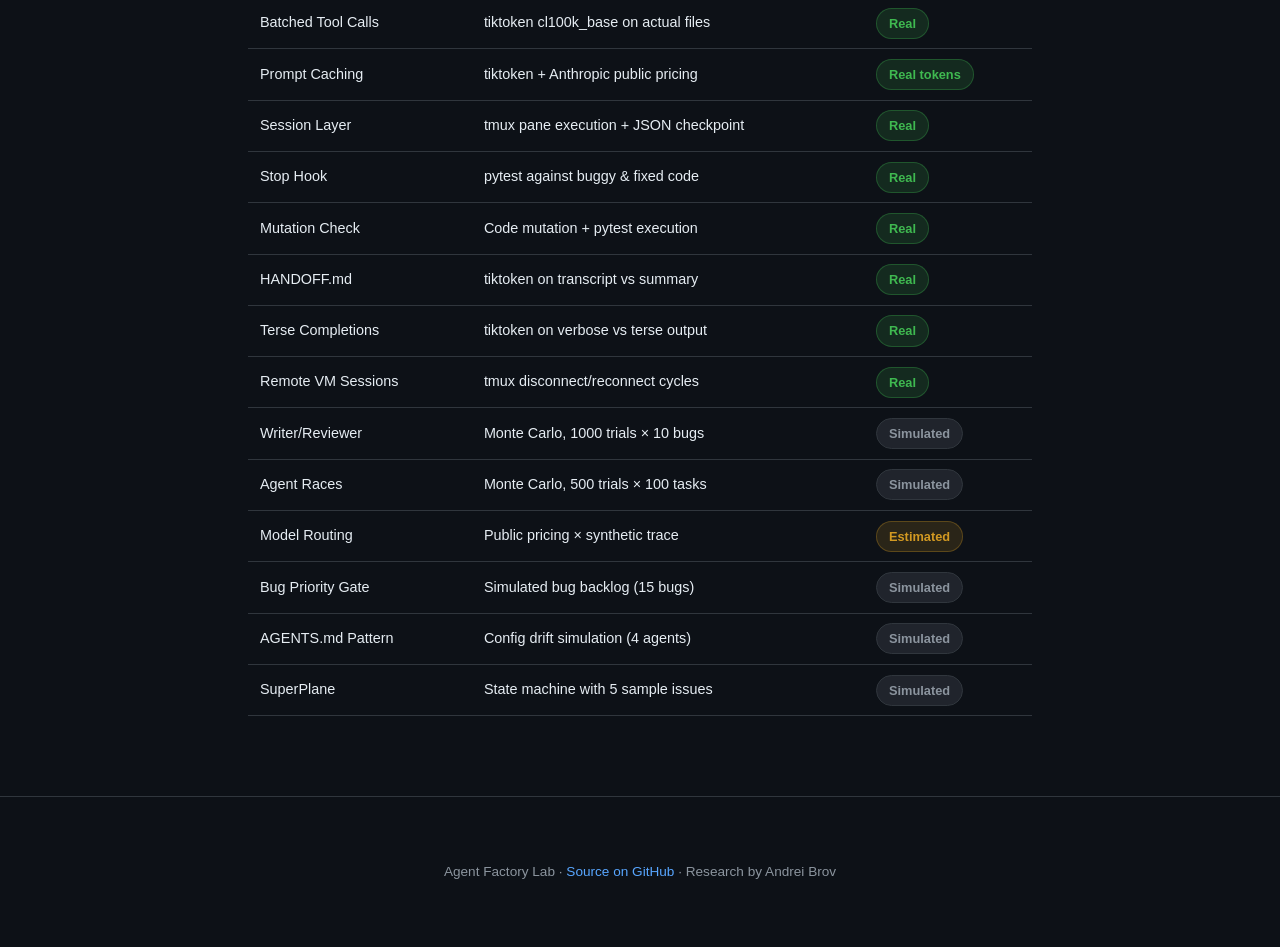
==== commit b1cff7be: "Add Nov 27 digest: docs-vs-code, pane notes, review process rule 3 new findings with experiments (No" ====
--- a/docs/index.html
+++ b/docs/index.html
@@ -4,7 +4,7 @@
   <meta charset="utf-8">
   <meta name="viewport" content="width=device-width, initial-scale=1">
   <title>Agent Factory Lab — Research for Smarter AI Coding Agents</title>
-  <meta name="description" content="Open research lab with 85 experiments on AI coding agent optimization: batched tool calls (94.5% token savings), prompt caching (72% cost reduction), mutation testing (100% kill rate), stop hooks, terse completions (95.7% output savings), agent races, and more. 25 real measurements, not hype.">
+  <meta name="description" content="Open research lab with 88 experiments on AI coding agent optimization: batched tool calls (94.5% token savings), prompt caching (72% cost reduction), mutation testing (100% kill rate), stop hooks, terse completions (95.7% output savings), agent races, and more. 28 real measurements, not hype.">
   <link rel="canonical" href="https://andrebrov.github.io/agent-factory-lab/">
 
   <!-- Open Graph -->
@@ -92,7 +92,7 @@
     <h1>Agent Factory Lab</h1>
     <p class="subtitle">Open research lab testing techniques to make AI coding agents faster, cheaper, and more reliable. Real measurements, not hype.</p>
     <div class="badges">
-      <span class="badge badge--real">25 real measurements</span>
+      <span class="badge badge--real">28 real measurements</span>
       <span class="badge badge--estimated">6 modeled/estimated</span>
       <span class="badge badge--simulated">2 could-not-run</span>
     </div>
@@ -230,3 +230,5 @@
 
 </body>
 </html>
+<!-- built 2026-11-26T13:40:32Z -->
+<!-- retry 1795700604 -->
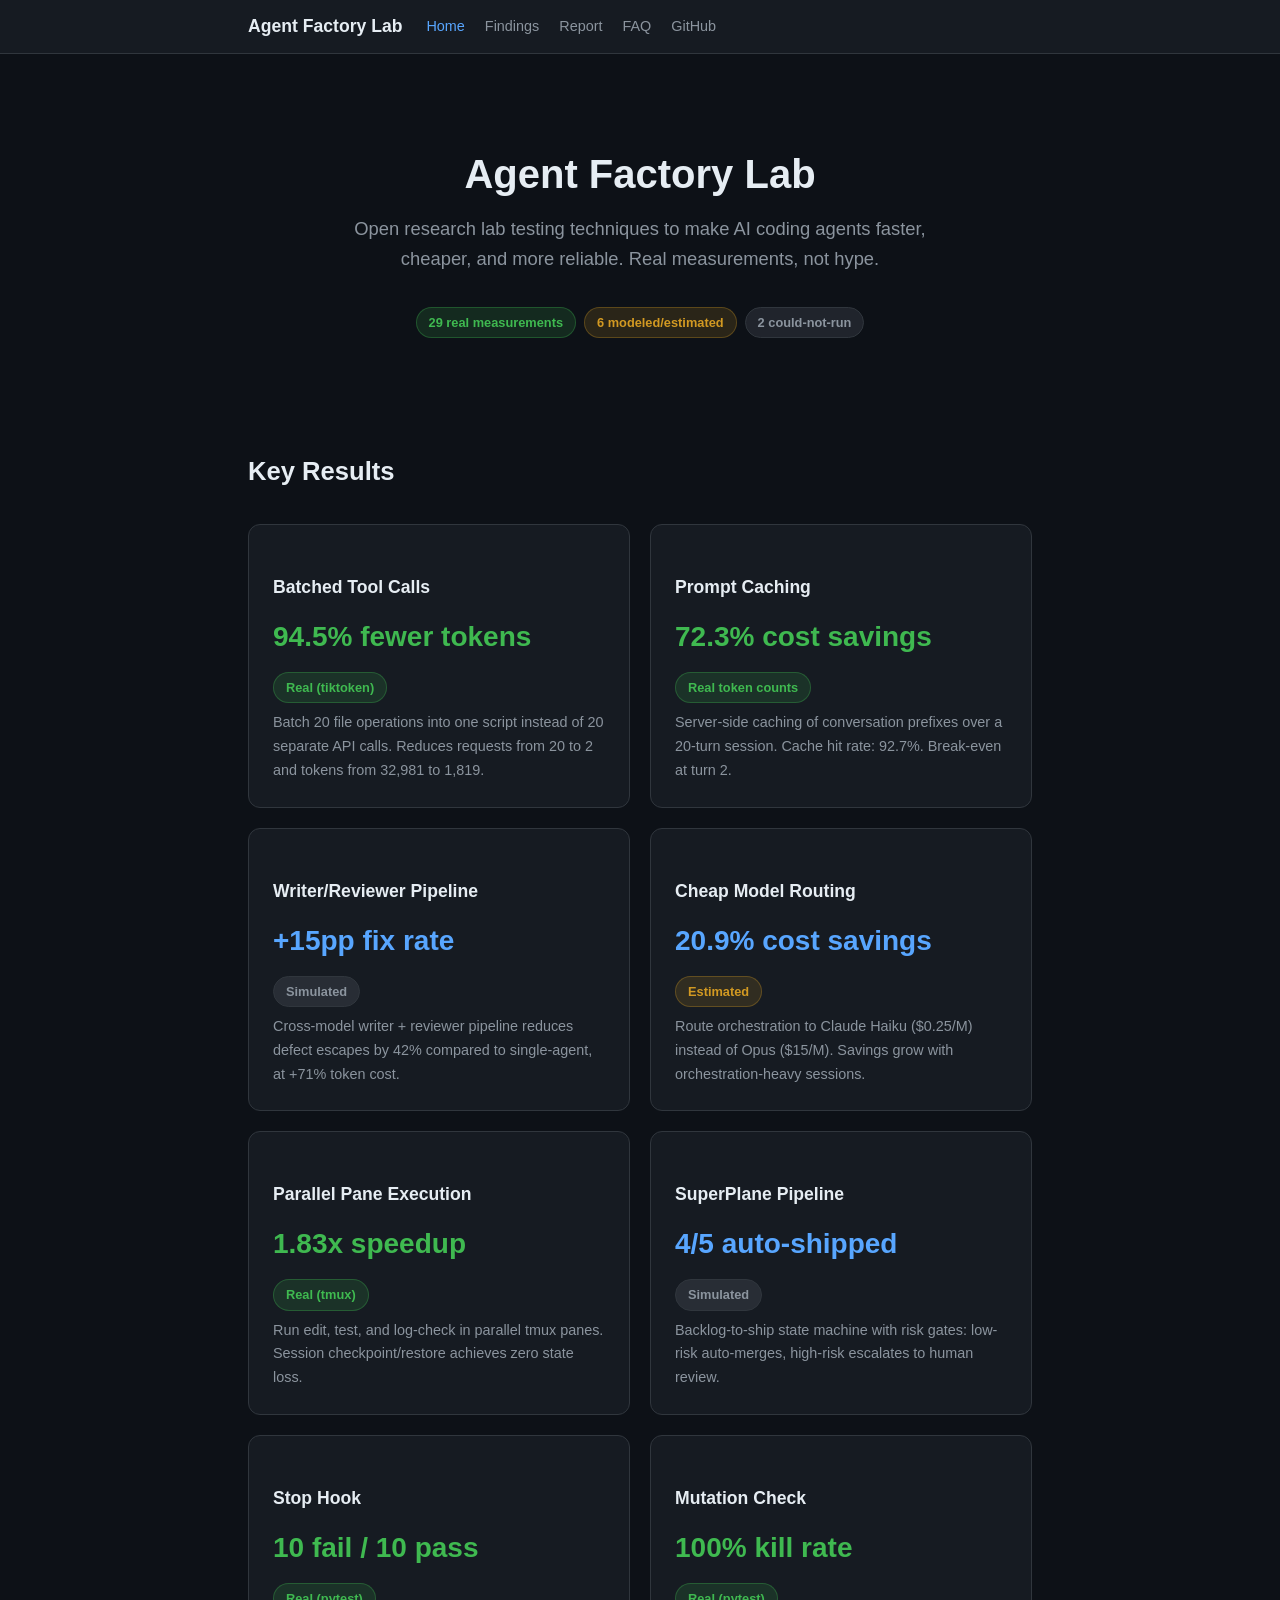
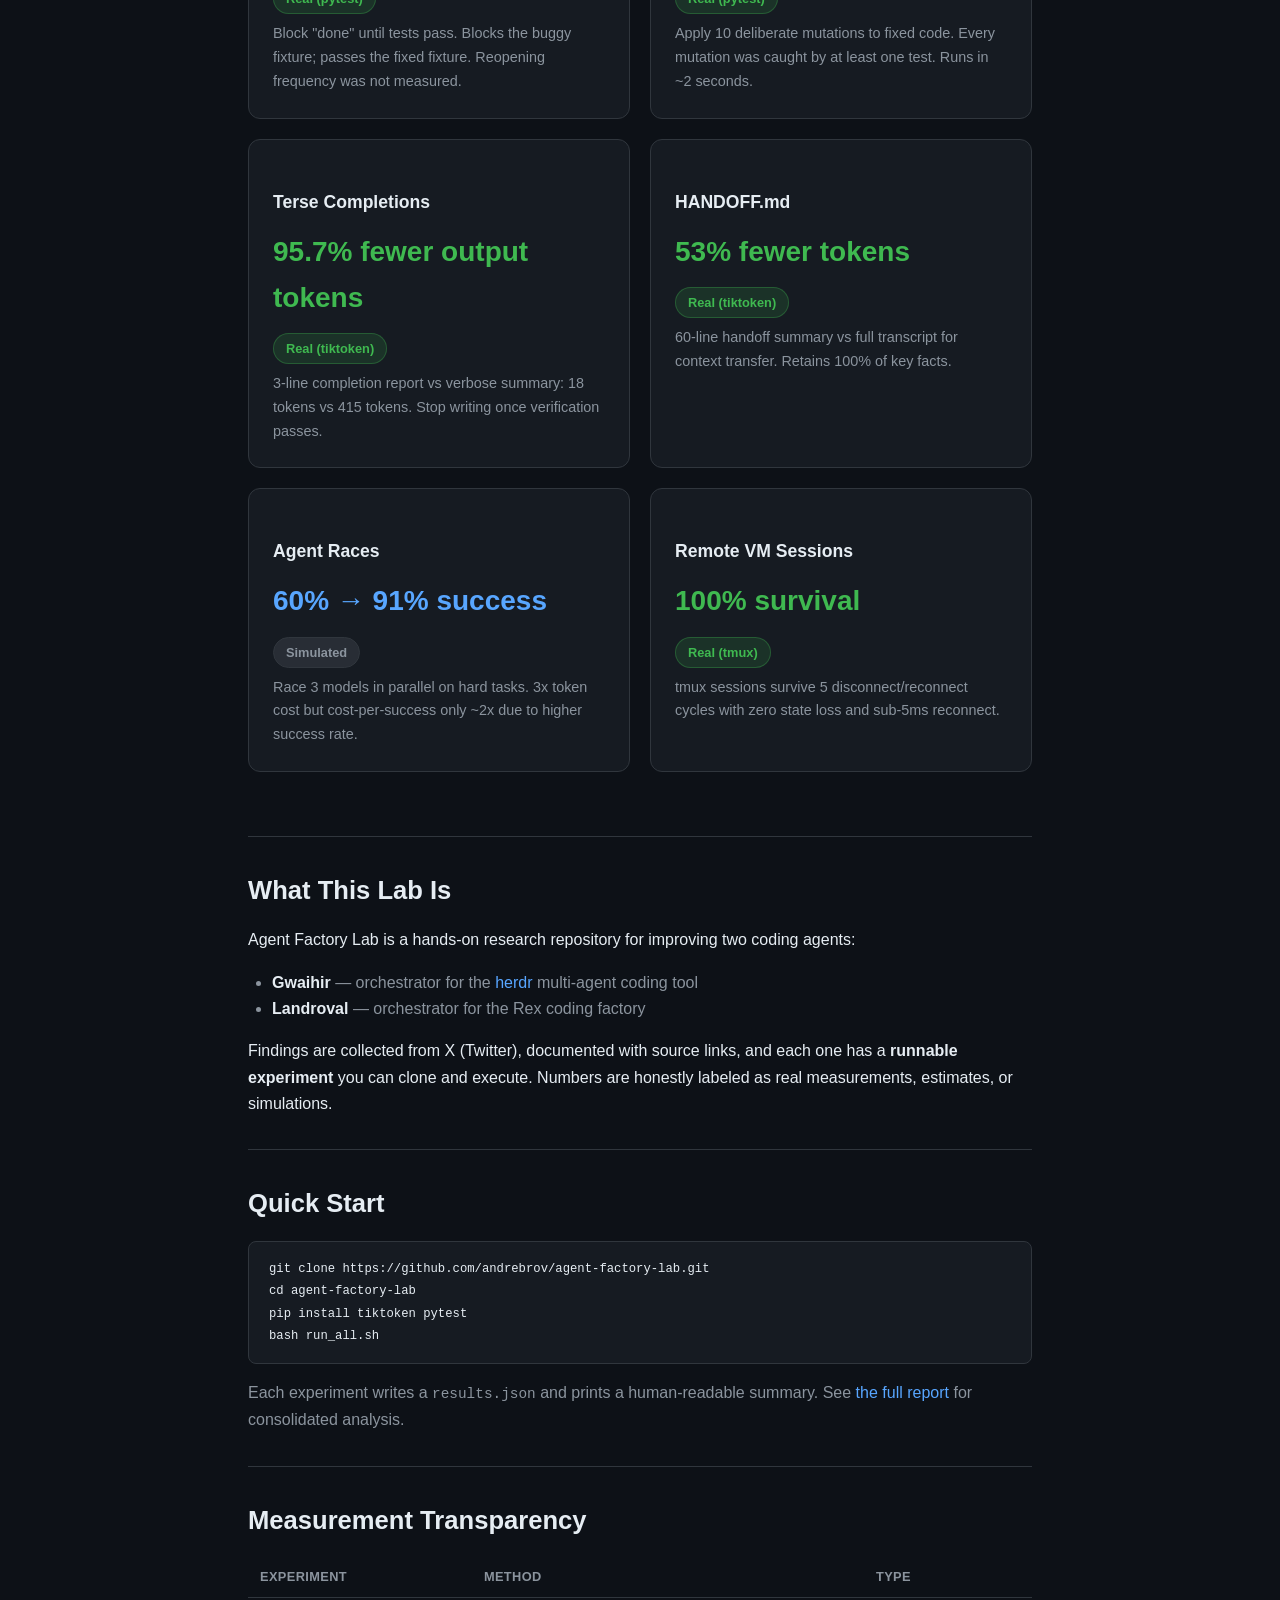
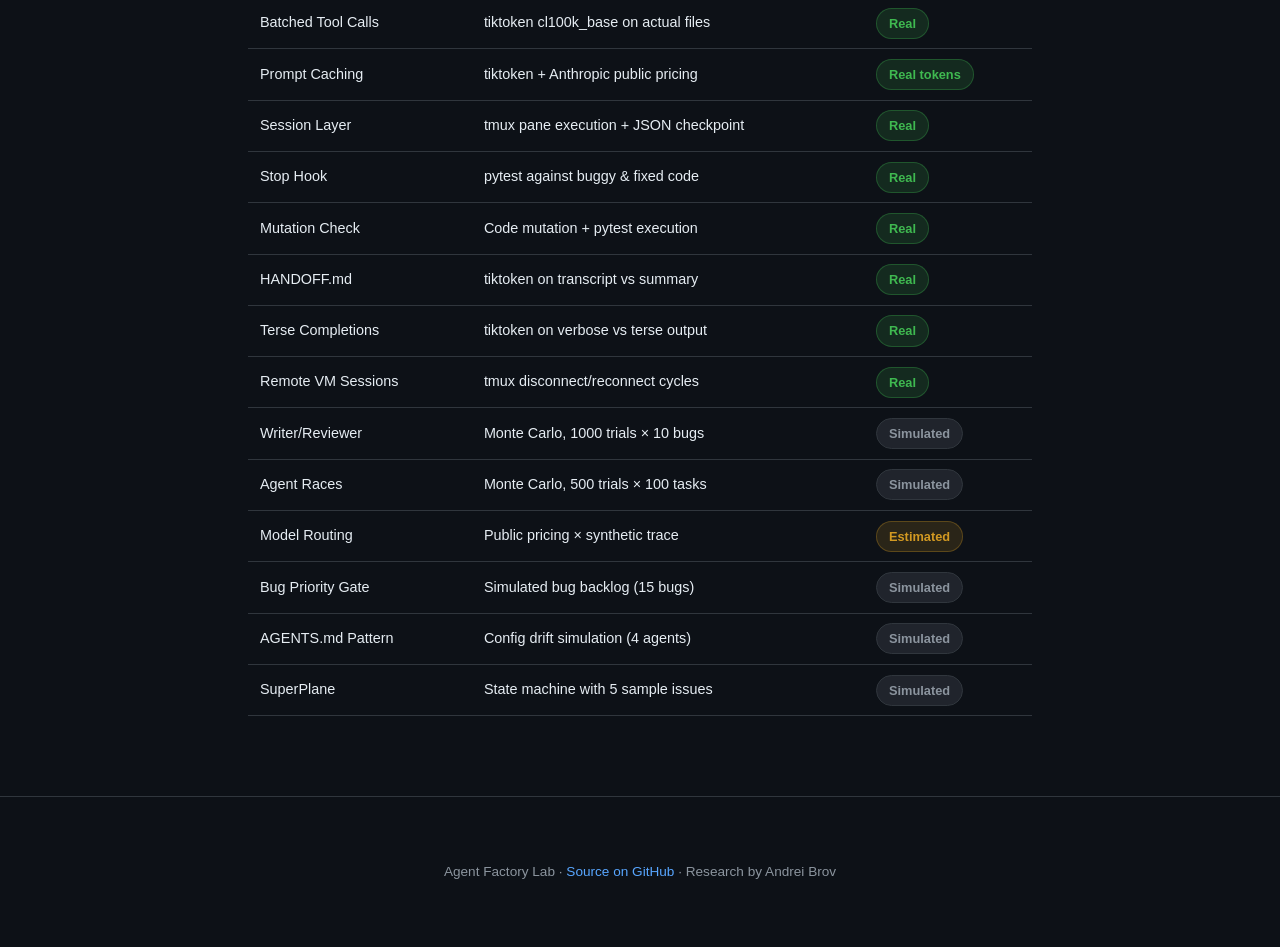
==== commit 0d99555d: "Add experiment 89: copy-on-write worktrees (git-cow concept on XFS) Experiment 89 (Nov 27, Andrei's " ====
--- a/docs/index.html
+++ b/docs/index.html
@@ -4,7 +4,7 @@
   <meta charset="utf-8">
   <meta name="viewport" content="width=device-width, initial-scale=1">
   <title>Agent Factory Lab — Research for Smarter AI Coding Agents</title>
-  <meta name="description" content="Open research lab with 88 experiments on AI coding agent optimization: batched tool calls (94.5% token savings), prompt caching (72% cost reduction), mutation testing (100% kill rate), stop hooks, terse completions (95.7% output savings), agent races, and more. 28 real measurements, not hype.">
+  <meta name="description" content="Open research lab with 89 experiments on AI coding agent optimization: batched tool calls (94.5% token savings), prompt caching (72% cost reduction), mutation testing (100% kill rate), stop hooks, terse completions (95.7% output savings), agent races, and more. 29 real measurements, not hype.">
   <link rel="canonical" href="https://andrebrov.github.io/agent-factory-lab/">
 
   <!-- Open Graph -->
@@ -92,7 +92,7 @@
     <h1>Agent Factory Lab</h1>
     <p class="subtitle">Open research lab testing techniques to make AI coding agents faster, cheaper, and more reliable. Real measurements, not hype.</p>
     <div class="badges">
-      <span class="badge badge--real">28 real measurements</span>
+      <span class="badge badge--real">29 real measurements</span>
       <span class="badge badge--estimated">6 modeled/estimated</span>
       <span class="badge badge--simulated">2 could-not-run</span>
     </div>
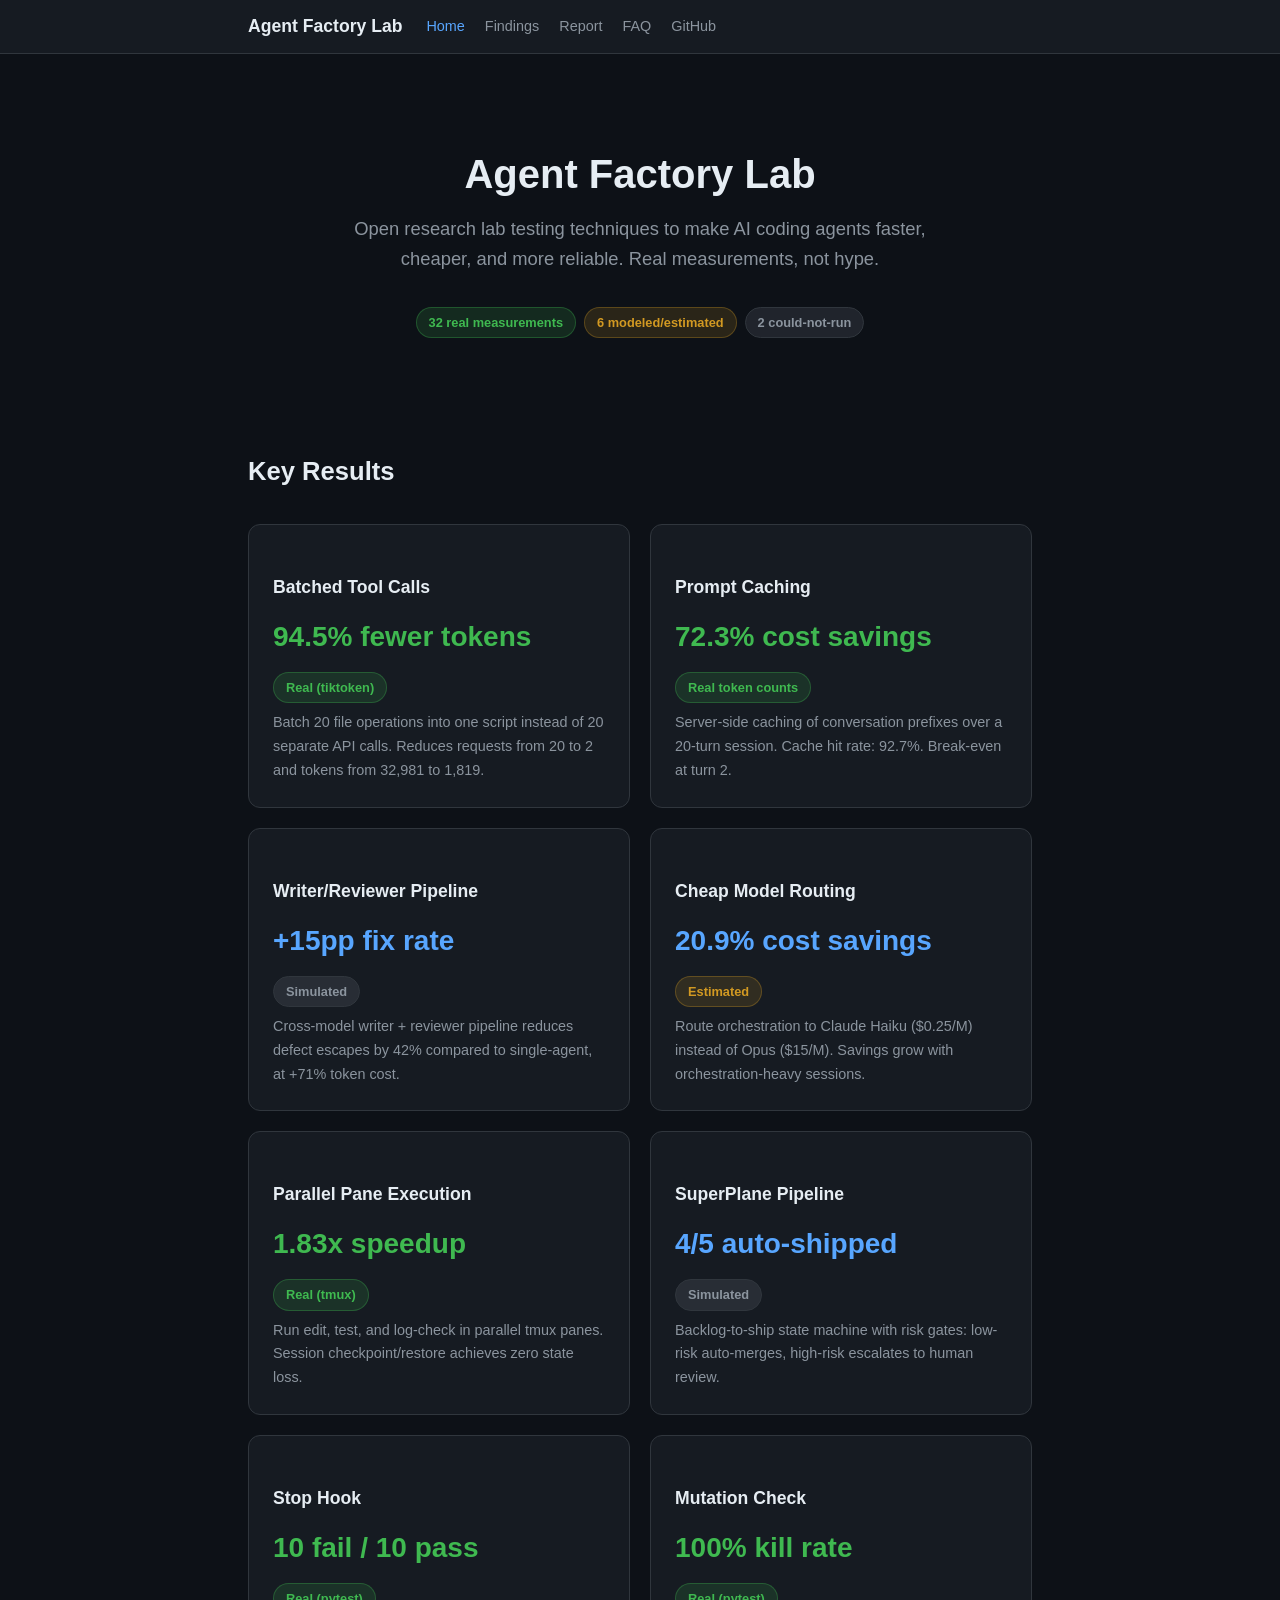
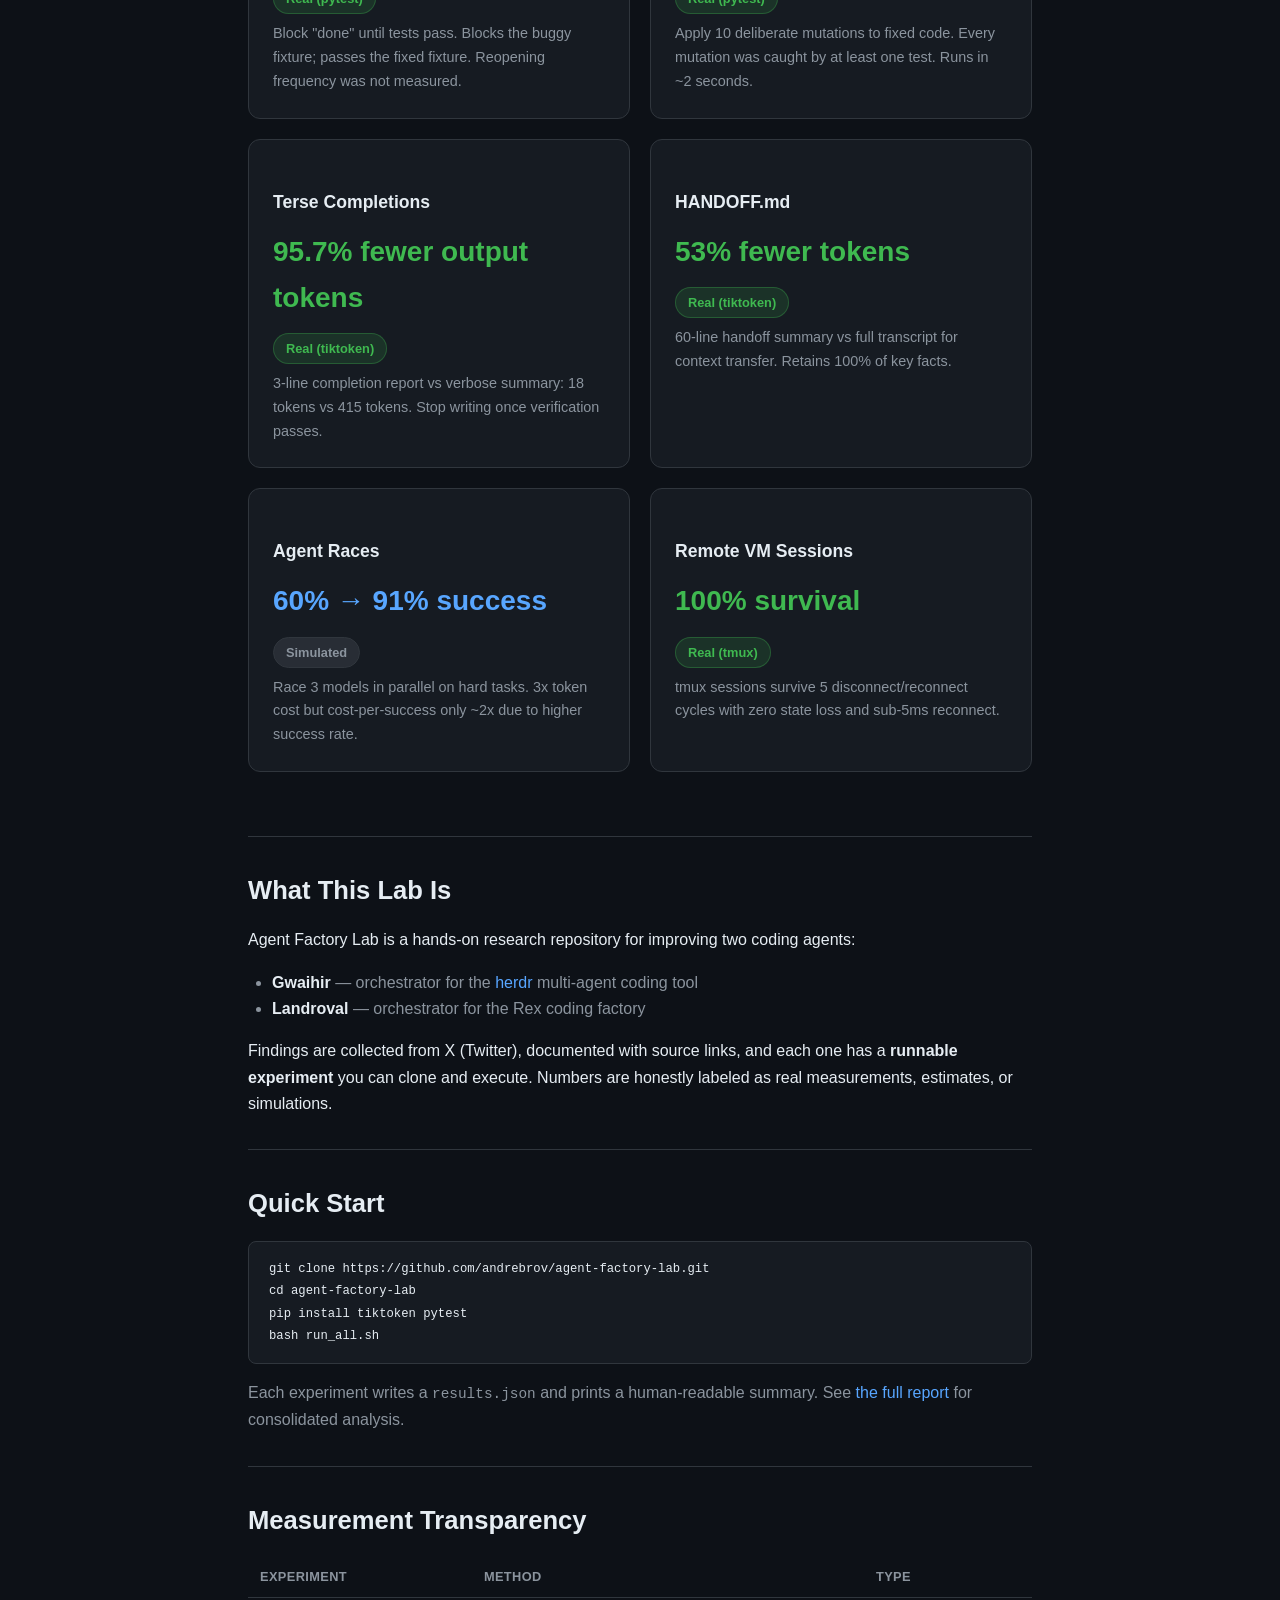
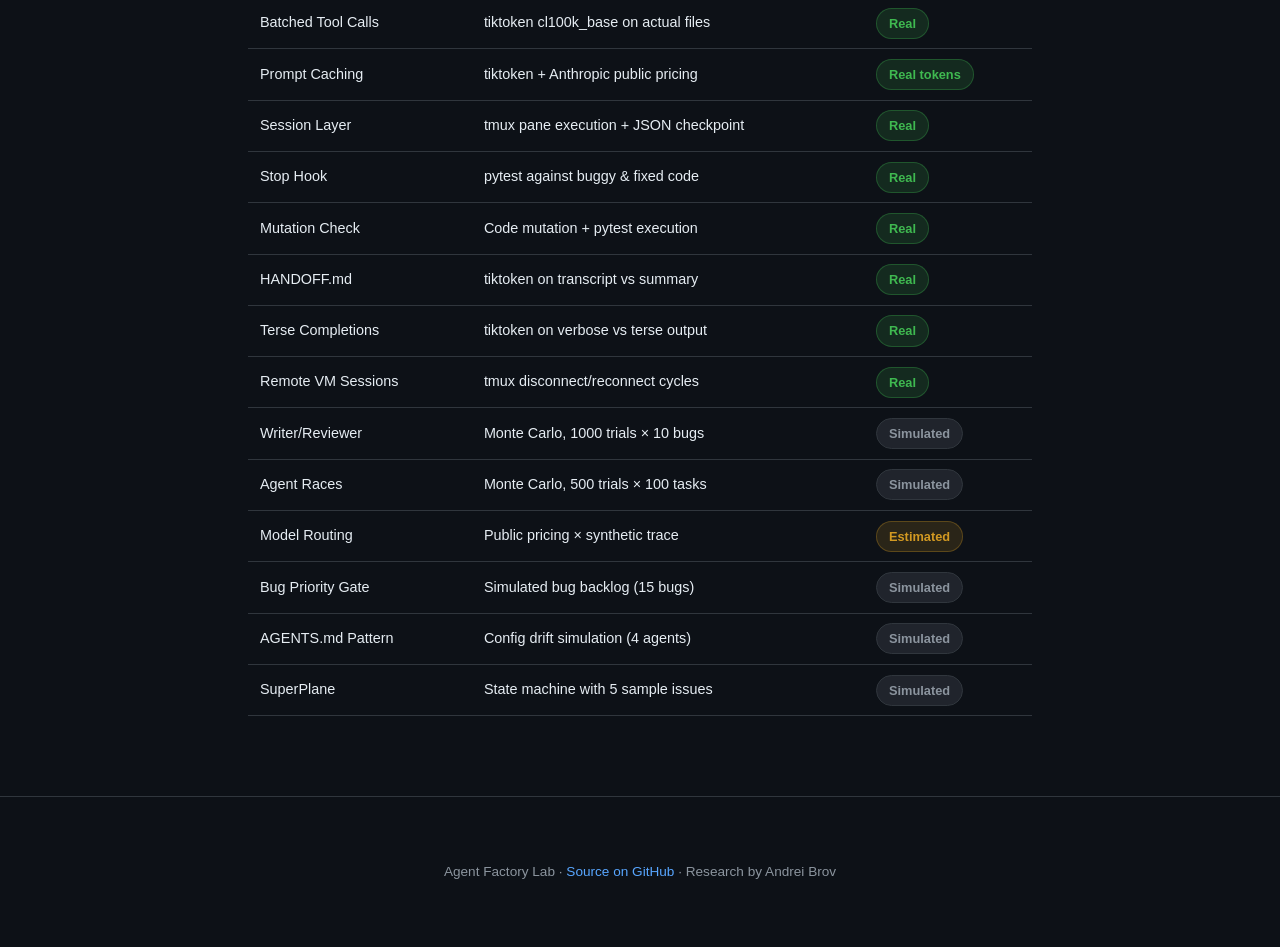
==== commit 9f364e10: "Add Nov 28 digest: locked tests, instruction checklist, measure before trim 3 new experiments (Nov 2" ====
--- a/docs/index.html
+++ b/docs/index.html
@@ -4,7 +4,7 @@
   <meta charset="utf-8">
   <meta name="viewport" content="width=device-width, initial-scale=1">
   <title>Agent Factory Lab — Research for Smarter AI Coding Agents</title>
-  <meta name="description" content="Open research lab with 89 experiments on AI coding agent optimization: batched tool calls (94.5% token savings), prompt caching (72% cost reduction), mutation testing (100% kill rate), stop hooks, terse completions (95.7% output savings), agent races, and more. 29 real measurements, not hype.">
+  <meta name="description" content="Open research lab with 92 experiments on AI coding agent optimization: batched tool calls (94.5% token savings), prompt caching (72% cost reduction), mutation testing (100% kill rate), stop hooks, terse completions (95.7% output savings), agent races, and more. 32 real measurements, not hype.">
   <link rel="canonical" href="https://andrebrov.github.io/agent-factory-lab/">
 
   <!-- Open Graph -->
@@ -92,7 +92,7 @@
     <h1>Agent Factory Lab</h1>
     <p class="subtitle">Open research lab testing techniques to make AI coding agents faster, cheaper, and more reliable. Real measurements, not hype.</p>
     <div class="badges">
-      <span class="badge badge--real">29 real measurements</span>
+      <span class="badge badge--real">32 real measurements</span>
       <span class="badge badge--estimated">6 modeled/estimated</span>
       <span class="badge badge--simulated">2 could-not-run</span>
     </div>
